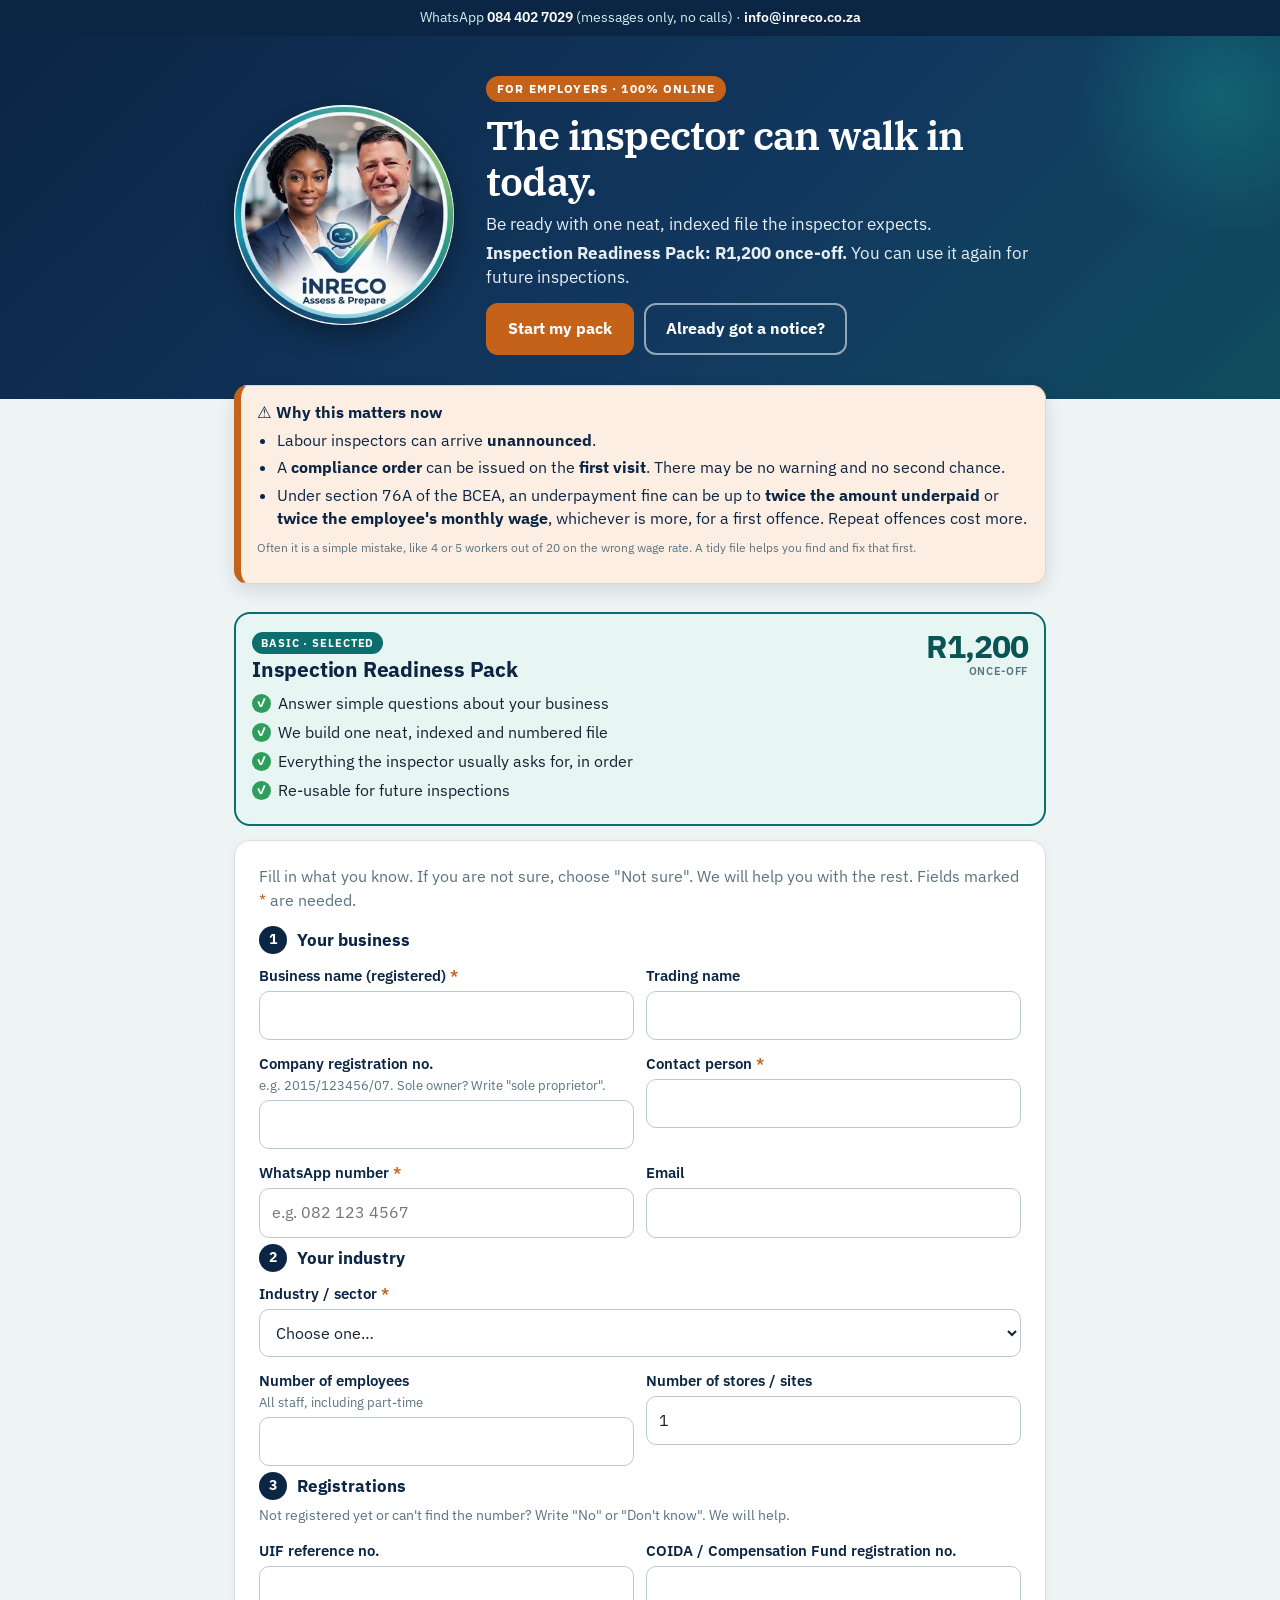
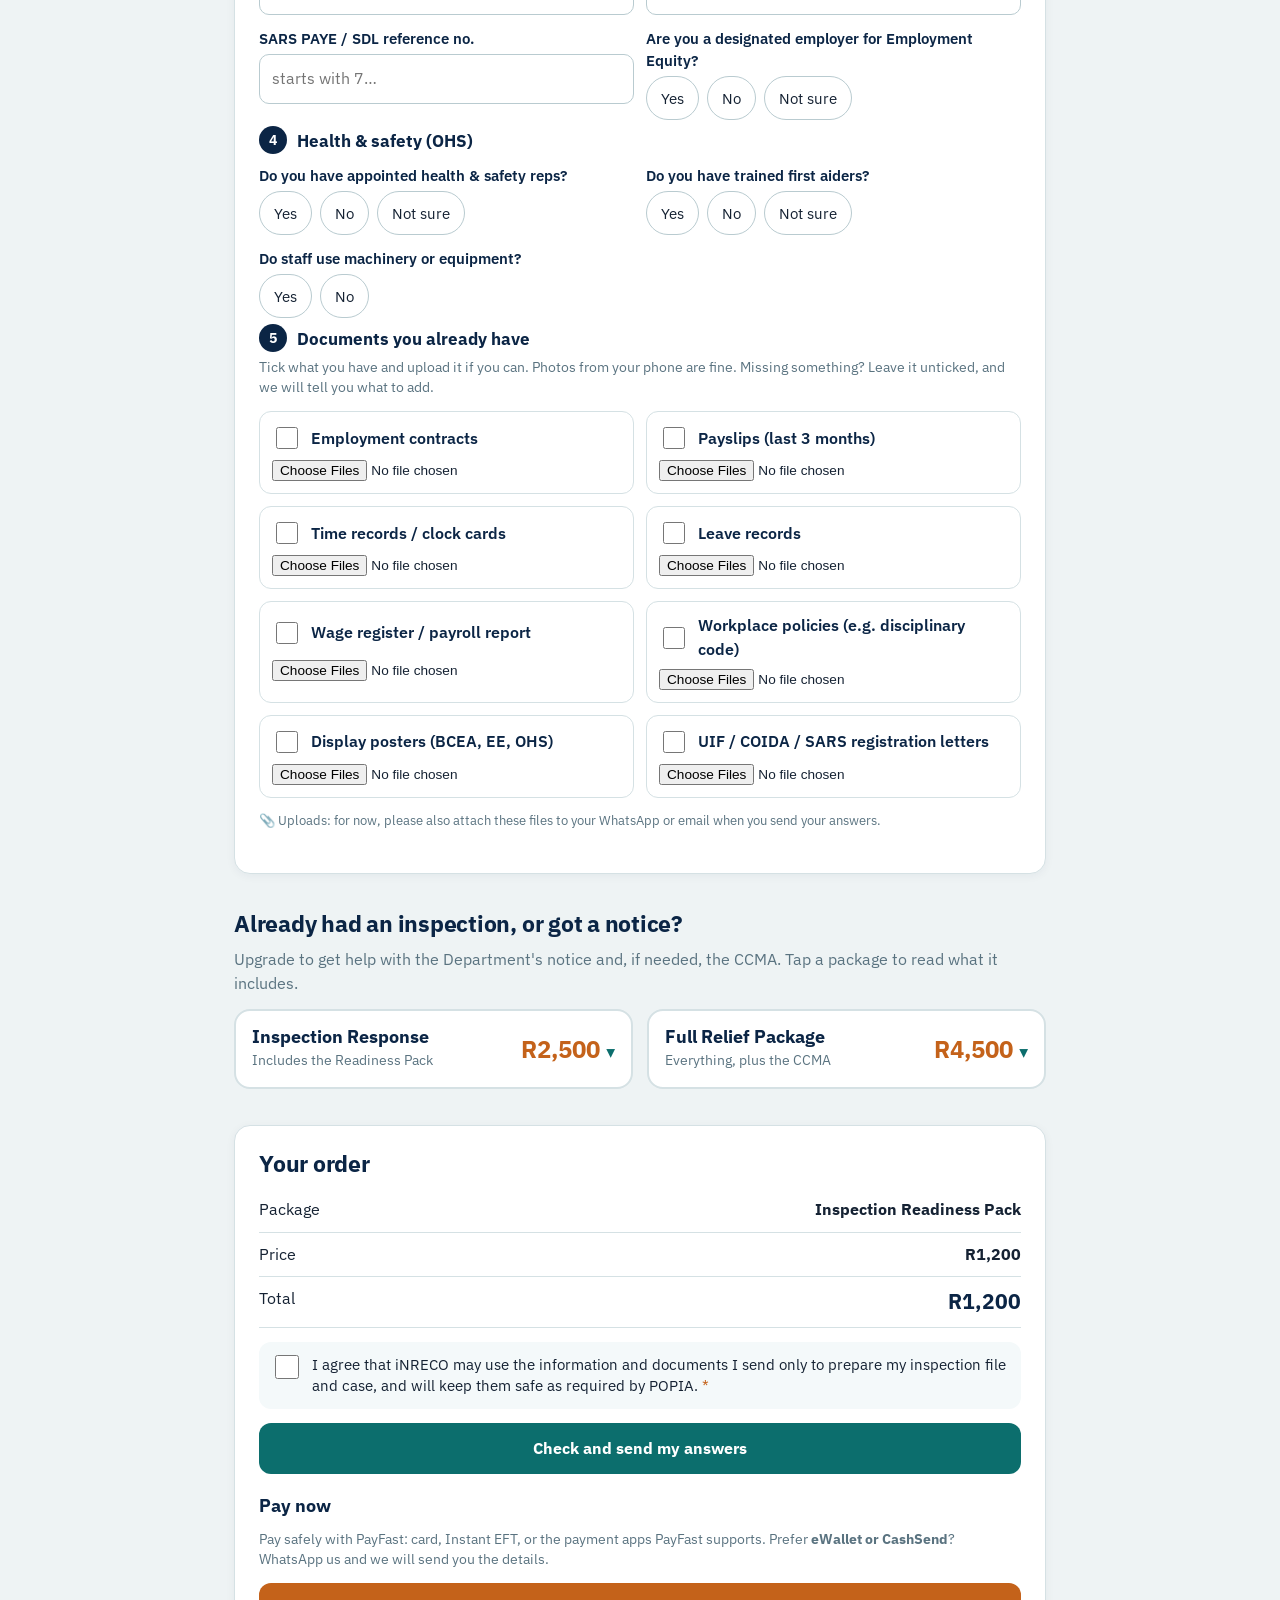
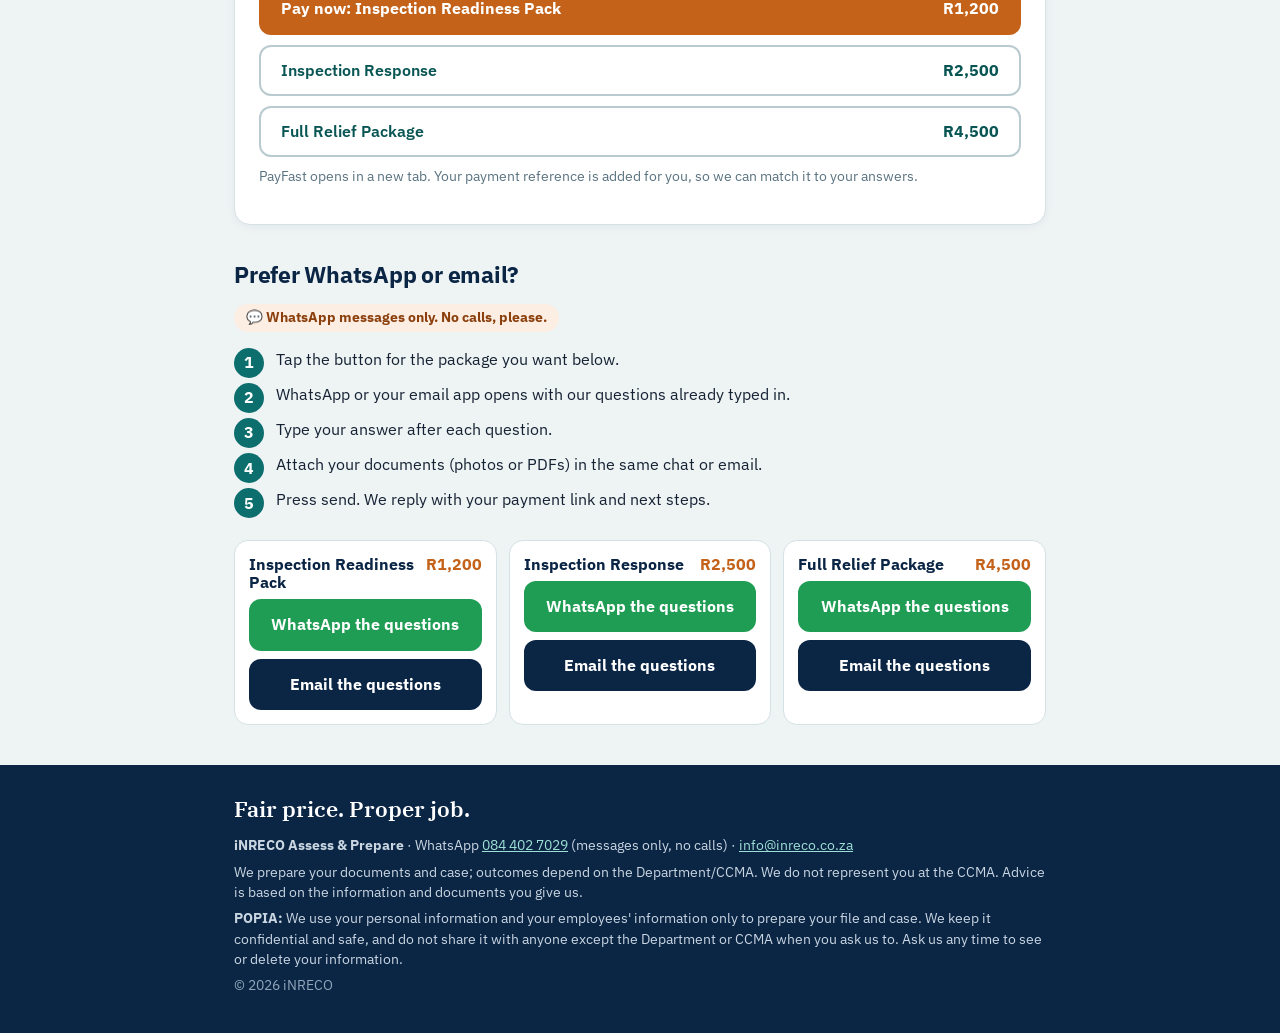
==== index.html @ 426b1942 "Add files via upload" ====
<!DOCTYPE html>
<html lang="en-ZA">
<head>
<meta charset="utf-8">
<meta name="viewport" content="width=device-width, initial-scale=1, viewport-fit=cover">
<title>Inspection Readiness Pack | iNRECO Assess &amp; Prepare</title>
<meta name="description" content="Be ready for a Department of Employment and Labour inspection. One neat, indexed file for R1,200 once-off. Help with compliance orders and CCMA referrals.">
<meta name="theme-color" content="#0b2545">
<meta property="og:title" content="Inspection Readiness Pack – R1,200 once-off | iNRECO">
<meta property="og:description" content="The inspector can walk in today. Be ready with one neat, indexed file.">
<meta property="og:image" content="assets/logo.webp">
<link rel="icon" href="assets/logo.webp">
<link rel="stylesheet" href="assets/styles.css">
</head>
<body>

<div class="topbar">WhatsApp <a href="https://wa.me/27844027029" target="_blank" rel="noopener">084 402 7029</a> (messages only, no calls) · <a href="mailto:info@inreco.co.za">info@inreco.co.za</a></div>

<!-- 1. HERO -->
<header class="hero">
  <div class="wrap hero-inner">
    <img class="logo" src="assets/logo.webp" width="220" height="220" alt="iNRECO Assess &amp; Prepare logo">
    <div>
      <span class="pill">For employers · 100% online</span>
      <h1>The inspector can walk in today.</h1>
      <p class="sub">Be ready with one neat, indexed file the inspector expects.</p>
      <p class="sub"><strong>Inspection Readiness Pack: R1,200 once-off.</strong> You can use it again for future inspections.</p>
      <div class="hero-cta">
        <a class="btn btn-primary" href="#start">Start my pack</a>
        <a class="btn btn-ghost" href="#upgrades">Already got a notice?</a>
      </div>
    </div>
  </div>
</header>

<div class="wrap">
  <div class="warn" role="note">
    <strong>⚠ Why this matters now</strong>
    <ul>
      <li>Labour inspectors can arrive <b>unannounced</b>.</li>
      <li>A <b>compliance order</b> can be issued on the <b>first visit</b>. There may be no warning and no second chance.</li>
      <li>Under section 76A of the BCEA, an underpayment fine can be up to <b>twice the amount underpaid</b> or <b>twice the employee's monthly wage</b>, whichever is more, for a first offence. Repeat offences cost more.</li>
    </ul>
    <p class="src">Often it is a simple mistake, like 4 or 5 workers out of 20 on the wrong wage rate. A tidy file helps you find and fix that first.</p>
  </div>
</div>

<main>
<section id="payReturn" hidden style="padding-top:16px">
  <div class="wrap"><div class="card" style="border:2px solid #1f9d8b">
    <h2 id="payReturnTitle">Thank you</h2>
    <p id="payReturnText"></p>
    <a class="btn btn-wa" id="payReturnWa" href="#" target="_blank" rel="noopener">WhatsApp us</a>
  </div></div>
</section>
<form id="packForm" novalidate>
<input type="hidden" name="package" id="packageInput" value="basic">

<!-- 2. BASIC PACKAGE -->
<section id="start">
  <div class="wrap">
    <div class="pkg-head">
      <div>
        <span class="tag">Basic · selected</span>
        <h2>Inspection Readiness Pack</h2>
        <ul class="ticks">
          <li>Answer simple questions about your business</li>
          <li>We build one neat, indexed and numbered file</li>
          <li>Everything the inspector usually asks for, in order</li>
          <li>Re-usable for future inspections</li>
        </ul>
      </div>
      <div class="price">R1,200<small>once-off</small></div>
    </div>

    <div class="card" style="margin-top:14px">
      <p class="lead">Fill in what you know. If you are not sure, choose "Not sure". We will help you with the rest. Fields marked <span class="req">*</span> are needed.</p>

      <fieldset>
        <legend><span class="num">1</span>Your business</legend>
        <div class="grid two">
          <div class="field"><label for="f_bizname">Business name (registered) <span class="req">*</span></label><input id="f_bizname" name="business_name" type="text" required autocomplete="organization"></div>
          <div class="field"><label for="f_trading">Trading name</label><input id="f_trading" name="trading_name" type="text"></div>
          <div class="field"><label for="f_regno">Company registration no. <span class="hint">e.g. 2015/123456/07. Sole owner? Write "sole proprietor".</span></label><input id="f_regno" name="registration_no" type="text"></div>
          <div class="field"><label for="f_contact">Contact person <span class="req">*</span></label><input id="f_contact" name="contact_person" type="text" required autocomplete="name"></div>
          <div class="field"><label for="f_wa">WhatsApp number <span class="req">*</span></label><input id="f_wa" name="whatsapp" type="tel" required inputmode="tel" placeholder="e.g. 082 123 4567" autocomplete="tel"></div>
          <div class="field"><label for="f_email">Email</label><input id="f_email" name="email" type="email" autocomplete="email" inputmode="email"></div>
        </div>
      </fieldset>

      <fieldset>
        <legend><span class="num">2</span>Your industry</legend>
        <div class="grid">
          <div class="field">
            <label for="f_sector">Industry / sector <span class="req">*</span></label>
            <select id="f_sector" name="sector" required>
              <option value="">Choose one…</option>
              <option value="retail">Retail (shop)</option>
              <option value="hospitality">Hospitality / restaurant</option>
              <option value="franchise">Franchise retail</option>
              <option value="construction">Construction</option>
              <option value="manufacturing">Manufacturing</option>
              <option value="farming">Farming / agriculture</option>
              <option value="security">Security</option>
              <option value="cleaning">Cleaning</option>
              <option value="domestic">Domestic / household</option>
              <option value="other">Other</option>
            </select>
          </div>

          <div class="cond" id="condCommon" hidden>
            <div class="grid">
              <div><span class="qlabel">Does a bargaining council agreement or sectoral determination apply to you?</span>
                <div class="choices" role="radiogroup">
                  <label class="choice"><input type="radio" name="bc_applies" value="Yes"><span>Yes</span></label>
                  <label class="choice"><input type="radio" name="bc_applies" value="No"><span>No</span></label>
                  <label class="choice"><input type="radio" name="bc_applies" value="Not sure"><span>Not sure</span></label>
                </div>
              </div>
              <div class="field" id="bcWhichWrap" hidden><label for="f_bcwhich">Which one?</label><input id="f_bcwhich" name="bc_which" type="text" placeholder="e.g. MIBCO, BCCEI, Hospitality SD"></div>
            </div>
          </div>

          <div class="cond" data-sector="retail" hidden>
            <div class="grid two">
              <div><span class="qlabel">Do staff work Sundays or public holidays?</span>
                <div class="choices"><label class="choice"><input type="radio" name="retail_sunday" value="Yes"><span>Yes</span></label><label class="choice"><input type="radio" name="retail_sunday" value="No"><span>No</span></label></div></div>
              <div><span class="qlabel">Any commission or incentive pay?</span>
                <div class="choices"><label class="choice"><input type="radio" name="retail_commission" value="Yes"><span>Yes</span></label><label class="choice"><input type="radio" name="retail_commission" value="No"><span>No</span></label></div></div>
            </div>
          </div>

          <div class="cond" data-sector="hospitality" hidden>
            <div class="grid two">
              <div><span class="qlabel">Do staff work on Sundays?</span>
                <div class="choices"><label class="choice"><input type="radio" name="hosp_sunday" value="Yes"><span>Yes</span></label><label class="choice"><input type="radio" name="hosp_sunday" value="No"><span>No</span></label></div></div>
              <div><span class="qlabel">Do staff work at night (after 18:00)?</span>
                <div class="choices"><label class="choice"><input type="radio" name="hosp_night" value="Yes"><span>Yes</span></label><label class="choice"><input type="radio" name="hosp_night" value="No"><span>No</span></label></div></div>
              <div><span class="qlabel">Do you transport night staff home?</span>
                <div class="choices"><label class="choice"><input type="radio" name="hosp_transport" value="Yes"><span>Yes</span></label><label class="choice"><input type="radio" name="hosp_transport" value="No"><span>No</span></label></div></div>
              <div><span class="qlabel">Do staff get tips or a service charge?</span>
                <div class="choices"><label class="choice"><input type="radio" name="hosp_tips" value="Yes"><span>Yes</span></label><label class="choice"><input type="radio" name="hosp_tips" value="No"><span>No</span></label></div></div>
            </div>
          </div>

          <div class="cond" data-sector="franchise" hidden>
            <div class="grid two">
              <div class="field"><label for="f_brand">Franchise brand</label><input id="f_brand" name="franchise_brand" type="text"></div>
              <div><span class="qlabel">Are all stores in the same company name?</span>
                <div class="choices"><label class="choice"><input type="radio" name="franchise_same_entity" value="Yes"><span>Yes</span></label><label class="choice"><input type="radio" name="franchise_same_entity" value="No"><span>No</span></label></div></div>
              <div><span class="qlabel">Do staff work Sundays or public holidays?</span>
                <div class="choices"><label class="choice"><input type="radio" name="franchise_sunday" value="Yes"><span>Yes</span></label><label class="choice"><input type="radio" name="franchise_sunday" value="No"><span>No</span></label></div></div>
            </div>
          </div>

          <div class="cond" data-sector="construction" hidden>
            <div class="grid two">
              <div class="field"><label for="f_cidb">CIDB grade (if any)</label><input id="f_cidb" name="cidb_grade" type="text"></div>
              <div><span class="qlabel">Do you have a site health &amp; safety plan?</span>
                <div class="choices"><label class="choice"><input type="radio" name="constr_hs_plan" value="Yes"><span>Yes</span></label><label class="choice"><input type="radio" name="constr_hs_plan" value="No"><span>No</span></label><label class="choice"><input type="radio" name="constr_hs_plan" value="Not sure"><span>Not sure</span></label></div></div>
              <div><span class="qlabel">Do you use sub-contractors or labour brokers?</span>
                <div class="choices"><label class="choice"><input type="radio" name="constr_subcon" value="Yes"><span>Yes</span></label><label class="choice"><input type="radio" name="constr_subcon" value="No"><span>No</span></label></div></div>
              <div><span class="qlabel">Do you employ fixed-term / per-project workers?</span>
                <div class="choices"><label class="choice"><input type="radio" name="constr_fixed" value="Yes"><span>Yes</span></label><label class="choice"><input type="radio" name="constr_fixed" value="No"><span>No</span></label></div></div>
            </div>
          </div>

          <div class="cond" data-sector="manufacturing" hidden>
            <div class="grid two">
              <div><span class="qlabel">Do you run shifts or night shifts?</span>
                <div class="choices"><label class="choice"><input type="radio" name="manu_shifts" value="Yes"><span>Yes</span></label><label class="choice"><input type="radio" name="manu_shifts" value="No"><span>No</span></label></div></div>
              <div><span class="qlabel">Do you handle hazardous chemicals?</span>
                <div class="choices"><label class="choice"><input type="radio" name="manu_chemicals" value="Yes"><span>Yes</span></label><label class="choice"><input type="radio" name="manu_chemicals" value="No"><span>No</span></label></div></div>
            </div>
          </div>

          <div class="cond" data-sector="farming" hidden>
            <div class="grid two">
              <div class="field"><label for="f_farmtype">Type of farming</label><input id="f_farmtype" name="farm_type" type="text" placeholder="e.g. fruit, livestock, grain"></div>
              <div class="field"><label for="f_seasonal">How many seasonal workers in peak season?</label><input id="f_seasonal" name="farm_seasonal" type="number" min="0" inputmode="numeric"></div>
              <div><span class="qlabel">Do workers live on the farm (housing)?</span>
                <div class="choices"><label class="choice"><input type="radio" name="farm_housing" value="Yes"><span>Yes</span></label><label class="choice"><input type="radio" name="farm_housing" value="No"><span>No</span></label></div></div>
              <div><span class="qlabel">Do you deduct for housing or food from wages?</span>
                <div class="choices"><label class="choice"><input type="radio" name="farm_deductions" value="Yes"><span>Yes</span></label><label class="choice"><input type="radio" name="farm_deductions" value="No"><span>No</span></label></div></div>
              <div><span class="qlabel">Do workers spray chemicals or drive tractors?</span>
                <div class="choices"><label class="choice"><input type="radio" name="farm_machinery" value="Yes"><span>Yes</span></label><label class="choice"><input type="radio" name="farm_machinery" value="No"><span>No</span></label></div></div>
            </div>
          </div>

          <div class="cond" data-sector="security" hidden>
            <div class="grid two">
              <div class="field"><label for="f_psira">PSiRA business registration no.</label><input id="f_psira" name="psira_no" type="text"></div>
              <div><span class="qlabel">Are all guards registered with PSiRA?</span>
                <div class="choices"><label class="choice"><input type="radio" name="psira_guards" value="Yes"><span>Yes</span></label><label class="choice"><input type="radio" name="psira_guards" value="No"><span>No</span></label><label class="choice"><input type="radio" name="psira_guards" value="Not sure"><span>Not sure</span></label></div></div>
              <div><span class="qlabel">Are guards armed?</span>
                <div class="choices"><label class="choice"><input type="radio" name="sec_armed" value="Yes"><span>Yes</span></label><label class="choice"><input type="radio" name="sec_armed" value="No"><span>No</span></label></div></div>
              <div><span class="qlabel">Do guards work 12-hour or night shifts?</span>
                <div class="choices"><label class="choice"><input type="radio" name="sec_shifts" value="Yes"><span>Yes</span></label><label class="choice"><input type="radio" name="sec_shifts" value="No"><span>No</span></label></div></div>
            </div>
          </div>

          <div class="cond" data-sector="cleaning" hidden>
            <div class="grid two">
              <div class="field"><label for="f_clsites">At how many client sites do your cleaners work?</label><input id="f_clsites" name="cleaning_client_sites" type="number" min="0" inputmode="numeric"></div>
              <div><span class="qlabel">Did you take over staff from a previous contractor?</span>
                <div class="choices"><label class="choice"><input type="radio" name="cleaning_takeover" value="Yes"><span>Yes</span></label><label class="choice"><input type="radio" name="cleaning_takeover" value="No"><span>No</span></label></div></div>
            </div>
          </div>

          <div class="cond" data-sector="domestic" hidden>
            <div class="grid two">
              <div class="field"><label for="f_domhrs">Hours worked per week</label><input id="f_domhrs" name="domestic_hours" type="number" min="0" inputmode="numeric"></div>
              <div><span class="qlabel">Does the worker live in?</span>
                <div class="choices"><label class="choice"><input type="radio" name="domestic_livein" value="Yes"><span>Yes</span></label><label class="choice"><input type="radio" name="domestic_livein" value="No"><span>No</span></label></div></div>
              <div><span class="qlabel">Is there a written contract?</span>
                <div class="choices"><label class="choice"><input type="radio" name="domestic_contract" value="Yes"><span>Yes</span></label><label class="choice"><input type="radio" name="domestic_contract" value="No"><span>No</span></label></div></div>
            </div>
          </div>

          <div class="cond" data-sector="other" hidden>
            <div class="field"><label for="f_otherdesc">What does your business do?</label><input id="f_otherdesc" name="other_description" type="text"></div>
          </div>

          <div class="grid two">
            <div class="field"><label for="f_emps">Number of employees <span class="hint">All staff, including part-time</span></label><input id="f_emps" name="employees" type="number" min="1" inputmode="numeric"></div>
            <div class="field"><label for="f_sites">Number of stores / sites</label><input id="f_sites" name="sites" type="number" min="1" value="1" inputmode="numeric"></div>
          </div>
          <p class="note" id="groupNote" hidden>🎉 <b>Group discount:</b> 3 or more stores or sites get <b>15% off each store's pack</b>. The Pay button below charges the group total.</p>
        </div>
      </fieldset>

      <fieldset>
        <legend><span class="num">3</span>Registrations</legend>
        <p class="small" style="margin-top:-4px">Not registered yet or can't find the number? Write "No" or "Don't know". We will help.</p>
        <div class="grid two">
          <div class="field"><label for="f_uif">UIF reference no.</label><input id="f_uif" name="uif_ref" type="text"></div>
          <div class="field"><label for="f_coida">COIDA / Compensation Fund registration no.</label><input id="f_coida" name="coida_ref" type="text"></div>
          <div class="field"><label for="f_paye">SARS PAYE / SDL reference no.</label><input id="f_paye" name="paye_sdl_ref" type="text" placeholder="starts with 7…"></div>
          <div><span class="qlabel">Are you a designated employer for Employment Equity?</span>
            <div class="choices"><label class="choice"><input type="radio" name="ee_designated" value="Yes"><span>Yes</span></label><label class="choice"><input type="radio" name="ee_designated" value="No"><span>No</span></label><label class="choice"><input type="radio" name="ee_designated" value="Not sure"><span>Not sure</span></label></div></div>
        </div>
      </fieldset>

      <fieldset>
        <legend><span class="num">4</span>Health &amp; safety (OHS)</legend>
        <div class="grid two">
          <div><span class="qlabel">Do you have appointed health &amp; safety reps?</span>
            <div class="choices"><label class="choice"><input type="radio" name="ohs_reps" value="Yes"><span>Yes</span></label><label class="choice"><input type="radio" name="ohs_reps" value="No"><span>No</span></label><label class="choice"><input type="radio" name="ohs_reps" value="Not sure"><span>Not sure</span></label></div></div>
          <div><span class="qlabel">Do you have trained first aiders?</span>
            <div class="choices"><label class="choice"><input type="radio" name="ohs_firstaid" value="Yes"><span>Yes</span></label><label class="choice"><input type="radio" name="ohs_firstaid" value="No"><span>No</span></label><label class="choice"><input type="radio" name="ohs_firstaid" value="Not sure"><span>Not sure</span></label></div></div>
          <div><span class="qlabel">Do staff use machinery or equipment?</span>
            <div class="choices"><label class="choice"><input type="radio" name="ohs_machinery" value="Yes"><span>Yes</span></label><label class="choice"><input type="radio" name="ohs_machinery" value="No"><span>No</span></label></div></div>
          <div class="field" id="machWrap" hidden><label for="f_mach">What machinery or equipment?</label><input id="f_mach" name="ohs_machinery_list" type="text" placeholder="e.g. forklift, slicer, grinder"></div>
        </div>
      </fieldset>

      <fieldset>
        <legend><span class="num">5</span>Documents you already have</legend>
        <p class="small" style="margin-top:-4px">Tick what you have and upload it if you can. Photos from your phone are fine. Missing something? Leave it unticked, and we will tell you what to add.</p>
        <div class="grid docs" id="docList"><!-- built by script from DOCS --></div>
        <p class="upload-note">📎 Uploads: <!-- TODO(Lovable): wire file inputs to storage (e.g. Supabase Storage bucket "inspection-uploads") -->for now, please also attach these files to your WhatsApp or email when you send your answers.</p>
      </fieldset>
    </div>
  </div>
</section>

<!-- 3. UPGRADES -->
<section id="upgrades">
  <div class="wrap">
    <h2>Already had an inspection, or got a notice?</h2>
    <p class="lead">Upgrade to get help with the Department's notice and, if needed, the CCMA. Tap a package to read what it includes.</p>

    <div class="upgrades">
      <article class="up" data-pkg="response">
        <button type="button" class="up-toggle" aria-expanded="false" aria-controls="body-response">
          <div><span class="chosen-badge">Chosen</span><h3>Inspection Response</h3><div class="short">Includes the Readiness Pack</div></div>
          <div><span class="up-price">R2,500</span><span class="chev" aria-hidden="true">▾</span></div>
        </button>
        <div class="up-body" id="body-response" hidden>
          <ul class="ticks">
            <li>Everything in the <b>Inspection Readiness Pack</b></li>
            <li>Forward us the notice or compliance order from the Department</li>
            <li>We check it against your file and your payroll</li>
            <li>We work out the <b>real back pay</b> owed to workers</li>
            <li>We draft your written response to the inspector</li>
          </ul>
          <button type="button" class="btn btn-primary btn-block choose-btn" data-pkg="response" style="margin-top:12px">Choose this package</button>
        </div>
      </article>

      <article class="up" data-pkg="relief">
        <button type="button" class="up-toggle" aria-expanded="false" aria-controls="body-relief">
          <div><span class="chosen-badge">Chosen</span><h3>Full Relief Package</h3><div class="short">Everything, plus the CCMA</div></div>
          <div><span class="up-price">R4,500</span><span class="chev" aria-hidden="true">▾</span></div>
        </button>
        <div class="up-body" id="body-relief" hidden>
          <ul class="ticks">
            <li>Everything in <b>Inspection Response</b> (and the Readiness Pack)</li>
            <li>CCMA referral on <b>Form 7.11</b> under <b>section 69(5) of the BCEA</b>, served on the Department and the inspector</li>
            <li>A short file on each contravention and the fine</li>
            <li>A request for relief: pay in instalments, or show it was an oversight, not wilful</li>
            <li>Full CCMA preparation for you: what happens on the day, conciliation and settlement, "without prejudice" talks, arbitration, being sworn in as a witness, and which evidence to bring</li>
          </ul>
          <p class="small">We prepare you and your documents. We do not appear for you at the CCMA.</p>
          <button type="button" class="btn btn-primary btn-block choose-btn" data-pkg="relief" style="margin-top:12px">Choose this package</button>
        </div>
      </article>
    </div>
    <p class="basic-switch" id="basicSwitch" hidden>Only need the basic pack? <button type="button" id="backToBasic">Go back to the R1,200 pack</button></p>

    <!-- Extra fields for upgrades -->
    <div class="extra" id="extraResponse" hidden>
      <h3>About your inspection and notice</h3>
      <div class="deadline" role="alert">
        <span class="big">⏰ Watch the deadline in your order</span>
        To challenge a compliance order you must refer it within the deadline written in the order. If you miss it, you must comply. <b>Send it to us the same day you get it.</b>
        <span id="daysLeft" hidden></span>
      </div>
      <div class="grid two" style="margin-top:14px">
        <div class="field"><label for="f_insdate">Date of inspection</label><input id="f_insdate" name="inspection_date" type="date"></div>
        <div class="field"><label for="f_inspector">Inspector's name and labour office</label><input id="f_inspector" name="inspector_office" type="text"></div>
        <div class="field"><label for="f_notice">What did you receive?</label>
          <select id="f_notice" name="notice_type">
            <option value="">Choose one…</option>
            <option>Compliance order</option>
            <option>Contravention notice</option>
            <option>Undertaking</option>
            <option>Not sure</option>
          </select></div>
        <div class="field"><label for="f_recv">Date you received it</label><input id="f_recv" name="notice_received" type="date"></div>
        <div class="field"><label for="f_deadline">Deadline written in the order</label><input id="f_deadline" name="notice_deadline" type="date"></div>
        <div class="field"><label for="f_affected">Number of employees affected</label><input id="f_affected" name="employees_affected" type="number" min="0" inputmode="numeric"></div>
        <div class="field"><label for="f_fines">Amount claimed as fines (R)</label><input id="f_fines" name="amount_fines" type="text" inputmode="decimal" placeholder="e.g. 85 000"></div>
        <div class="field"><label for="f_backpay">Amount claimed as back pay to workers (R)</label><input id="f_backpay" name="amount_backpay" type="text" inputmode="decimal" placeholder="e.g. 18 500"></div>
      </div>
      <div class="field" style="margin-top:12px"><label for="f_noticefiles">Upload the notice / order and any emails from the Department</label><input id="f_noticefiles" name="notice_files" type="file" multiple accept="image/*,.pdf,.doc,.docx,.eml,.msg"></div>
      <div class="field" style="margin-top:12px"><label for="f_what">In a few words, what happened? <span class="hint">Was it a mistake or oversight? e.g. "4 of 20 staff were on last year's rate."</span></label><textarea id="f_what" name="what_happened"></textarea></div>

      <div id="extraRelief" hidden>
        <h3 style="margin-top:18px">For the Full Relief Package</h3>
        <div class="grid two">
          <div><span class="qlabel">Have you paid anything yet?</span>
            <div class="choices"><label class="choice"><input type="radio" name="paid_status" value="Not paid"><span>Not paid</span></label><label class="choice"><input type="radio" name="paid_status" value="Partly paid"><span>Partly paid</span></label><label class="choice"><input type="radio" name="paid_status" value="Fully paid"><span>Fully paid</span></label></div></div>
          <div><span class="qlabel">Can you pay the workers' back pay now?</span>
            <div class="choices"><label class="choice"><input type="radio" name="backpay_now" value="Yes"><span>Yes</span></label><label class="choice"><input type="radio" name="backpay_now" value="No"><span>No</span></label><label class="choice"><input type="radio" name="backpay_now" value="Some of it"><span>Some of it</span></label></div></div>
          <div><span class="qlabel">Would you prefer to pay in instalments?</span>
            <div class="choices"><label class="choice"><input type="radio" name="instalments" value="Yes"><span>Yes</span></label><label class="choice"><input type="radio" name="instalments" value="No"><span>No</span></label></div></div>
          <div><span class="qlabel">Is this your first time at the CCMA?</span>
            <div class="choices"><label class="choice"><input type="radio" name="first_ccma" value="Yes"><span>Yes</span></label><label class="choice"><input type="radio" name="first_ccma" value="No"><span>No</span></label></div></div>
        </div>
      </div>
    </div>
  </div>
</section>

<!-- 4. ORDER SUMMARY -->
<section id="summary">
  <div class="wrap">
    <div class="card">
      <h2>Your order</h2>
      <div class="summary-row"><span>Package</span><b id="sumName">Inspection Readiness Pack</b></div>
      <div class="summary-row"><span>Price</span><b id="sumPrice">R1,200</b></div>
      <div class="summary-row" id="sumGroupRow" hidden><span>Group discount</span><b id="sumGroup"></b></div>
      <div class="summary-row"><span>Total</span><span class="summary-total" id="sumTotal">R1,200</span></div>

      <div class="consent" style="margin-top:14px">
        <input type="checkbox" id="f_popia" name="popia_consent" value="Yes" required form="packForm">
        <label for="f_popia">I agree that iNRECO may use the information and documents I send only to prepare my inspection file and case, and will keep them safe as required by POPIA. <span class="req">*</span></label>
      </div>

      <div class="errors" id="errors" hidden></div>
      <button type="submit" class="btn btn-teal btn-block" style="margin-top:14px" id="submitBtn">Check and send my answers</button>

      <div id="result" hidden style="margin-top:16px">
        <h3>✅ Your answers are ready</h3>
        <p class="small">Send them to us by WhatsApp or email. Then attach your documents in the same chat or email.</p>
        <pre id="resultText"></pre>
        <div class="grid two" style="margin-top:10px">
          <a class="btn btn-wa" id="sendWa" href="#" target="_blank" rel="noopener">Send my answers by WhatsApp</a>
          <a class="btn btn-mail" id="sendMail" href="#">Send my answers by email</a>
        </div>
        <p class="small" id="truncNote" hidden>Your answers were long, so the WhatsApp message is shortened. The email has everything.</p>
      </div>

      <h3 style="margin-top:22px">Pay now</h3>
      <p class="small">Pay safely with PayFast: card, Instant EFT, or the payment apps PayFast supports. Prefer <b>eWallet or CashSend</b>? WhatsApp us and we will send you the details.</p>
      <div class="paylist" id="payList"><!-- built by script --></div>
      <p class="small" id="groupPayNote" hidden style="margin-top:10px">The Pay button charges your group total. We check the number of stores before we start.</p>
      <p class="small" style="margin-top:10px">PayFast opens in a new tab. Your payment reference is added for you, so we can match it to your answers.</p>
    </div>
  </div>
</section>
</form>

<!-- 5. WHATSAPP / EMAIL -->
<section id="whatsapp">
  <div class="wrap">
    <h2>Prefer WhatsApp or email?</h2>
    <p><span class="nocalls">💬 WhatsApp messages only. No calls, please.</span></p>
    <ol class="steps">
      <li>Tap the button for the package you want below.</li>
      <li>WhatsApp or your email app opens with our questions already typed in.</li>
      <li>Type your answer after each question.</li>
      <li>Attach your documents (photos or PDFs) in the same chat or email.</li>
      <li>Press send. We reply with your payment link and next steps.</li>
    </ol>
    <div class="contact-grid" id="contactGrid"><!-- built by script --></div>
  </div>
</section>
</main>

<div class="sticky" id="sticky">
  <div><div class="lbl" id="stickyName">Inspection Readiness Pack</div><div class="val" id="stickyPrice">R1,200</div></div>
  <a class="btn btn-primary" href="#summary">Continue</a>
</div>

<!-- 7. FOOTER -->
<footer>
  <div class="wrap">
    <p class="motto">Fair price. Proper job.</p>
    <p><b>iNRECO Assess &amp; Prepare</b> · WhatsApp <a href="https://wa.me/27844027029" target="_blank" rel="noopener">084 402 7029</a> (messages only, no calls) · <a href="mailto:info@inreco.co.za">info@inreco.co.za</a></p>
    <p>We prepare your documents and case; outcomes depend on the Department/CCMA. We do not represent you at the CCMA. Advice is based on the information and documents you give us.</p>
    <p><b>POPIA:</b> We use your personal information and your employees' information only to prepare your file and case. We keep it confidential and safe, and do not share it with anyone except the Department or CCMA when you ask us to. Ask us any time to see or delete your information.</p>
    <p class="small" style="color:#8fa6ba">© <span id="yr">2026</span> iNRECO</p>
  </div>
</footer>

<script src="assets/app.js"></script>
</body>
</html>
---- assets/styles.css ----
/* iNRECO Inspection Readiness Pack – mobile-first styles */
[hidden]{display:none!important}
@font-face{font-family:"IBM Plex Sans";src:url("fonts/IBMPlexSans-Variable.ttf") format("truetype");font-weight:100 900;font-display:swap}
@font-face{font-family:"IBM Plex Serif";src:url("fonts/IBMPlexSerif-SemiBold.ttf") format("truetype");font-weight:600;font-display:swap}
:root{
  --navy:#0b2545;--navy2:#12385f;--teal:#0c6e6d;--teal-d:#085554;--teal-l:#e8f6f3;
  --green:#2e9e5b;--orange:#c4621a;--orange-l:#fdeee3;--ink:#152233;--muted:#5a7380;
  --bg:#eef3f4;--card:#fff;--line:#d5e1e4;--radius:16px;
}
*{box-sizing:border-box}
html{-webkit-text-size-adjust:100%}
body{margin:0;background:var(--bg);color:var(--ink);font-family:"IBM Plex Sans",system-ui,-apple-system,"Segoe UI",Roboto,sans-serif;font-size:16px;line-height:1.45;-webkit-font-smoothing:antialiased}
img{max-width:100%;display:block}
a{color:var(--teal-d)}
.wrap{max-width:860px;margin:0 auto;padding:0 16px}
h1,h2,h3{color:var(--navy);line-height:1.15;margin:0 0 .5em}
h2{font-size:1.45rem;letter-spacing:-.01em}
h3{font-size:1.12rem}
.sr{position:absolute;width:1px;height:1px;overflow:hidden;clip:rect(0 0 0 0)}

/* Top bar */
.topbar{background:var(--navy);color:#c8f0ea;font-size:.85rem;padding:8px 0;text-align:center}
.topbar a{color:#fff;font-weight:600;text-decoration:none}

/* Hero */
.hero{background:linear-gradient(135deg,var(--navy) 0%,var(--navy2) 58%,#0c5f5e 140%);color:#fff;padding:24px 0 28px;position:relative;overflow:hidden}
.hero::after{content:"";position:absolute;right:-90px;top:-90px;width:300px;height:300px;background:radial-gradient(circle,rgba(20,160,150,.35),transparent 68%);pointer-events:none}
.hero-inner{display:flex;flex-direction:column;align-items:center;text-align:center;gap:16px;position:relative;z-index:1}
.logo{width:150px;height:150px;border-radius:50%;object-fit:cover;background:#fff;box-shadow:0 10px 28px rgba(0,0,0,.35)}
.pill{display:inline-block;font-size:.72rem;font-weight:700;letter-spacing:.1em;text-transform:uppercase;padding:5px 11px;border-radius:999px;background:var(--orange);color:#fff}
.hero h1{color:#fff;font-family:"IBM Plex Serif",Georgia,serif;font-weight:600;font-size:1.85rem;letter-spacing:-.02em;margin:10px 0 8px}
.hero .sub{color:#e6eef4;font-size:1.05rem;margin:0 0 4px}
.hero-cta{display:flex;flex-wrap:wrap;gap:10px;justify-content:center;margin-top:14px}
.warn{background:var(--orange-l);border:1.5px solid #f3d0b3;border-left:7px solid var(--orange);border-radius:14px;padding:14px 16px;color:var(--navy);margin:-14px auto 0;position:relative;z-index:2;box-shadow:0 6px 18px rgba(11,37,69,.12)}
.warn strong{display:block;margin-bottom:6px;font-size:1.02rem}
.warn ul{margin:0;padding-left:20px}
.warn li{margin:4px 0}
.warn .src{font-size:.78rem;color:var(--muted);margin-top:8px}

/* Buttons */
.btn{display:inline-flex;align-items:center;justify-content:center;gap:8px;min-height:48px;padding:12px 20px;border-radius:12px;font:inherit;font-weight:700;font-size:1rem;text-decoration:none;border:2px solid transparent;cursor:pointer;transition:transform .08s,filter .15s;text-align:center}
.btn:active{transform:scale(.98)}
.btn-primary{background:var(--orange);color:#fff}
.btn-primary:hover{filter:brightness(1.07)}
.btn-teal{background:var(--teal);color:#fff}
.btn-ghost{background:transparent;color:#fff;border-color:rgba(255,255,255,.55)}
.btn-outline{background:#fff;color:var(--teal-d);border-color:var(--teal)}
.btn-wa{background:#1f9d55;color:#fff}
.btn-mail{background:var(--navy);color:#fff}
.btn-block{width:100%}
.btn[disabled]{opacity:.5;cursor:not-allowed}

/* Sections */
section{padding:28px 0 8px}
.card{background:var(--card);border:1px solid var(--line);border-radius:var(--radius);padding:18px 16px;box-shadow:0 2px 10px rgba(11,37,69,.05)}
.lead{color:var(--muted);margin:0 0 14px}

/* Package header */
.pkg-head{display:flex;justify-content:space-between;align-items:flex-start;gap:12px;background:var(--teal-l);border:2px solid var(--teal);border-radius:var(--radius);padding:16px}
.pkg-head h2{margin:4px 0 6px;font-size:1.3rem}
.price{font-size:2rem;font-weight:750;color:var(--teal-d);letter-spacing:-.03em;line-height:1;white-space:nowrap;text-align:right}
.price small{display:block;font-size:.68rem;font-weight:600;letter-spacing:.06em;text-transform:uppercase;color:var(--muted);margin-top:4px}
.tag{display:inline-block;font-size:.7rem;font-weight:700;letter-spacing:.08em;text-transform:uppercase;padding:3px 9px;border-radius:999px;background:var(--teal);color:#fff}
.ticks{list-style:none;padding:0;margin:10px 0 0}
.ticks li{position:relative;padding-left:26px;margin:6px 0}
.ticks li::before{content:"✓";position:absolute;left:0;top:0;width:19px;height:19px;border-radius:50%;background:var(--green);color:#fff;font-size:.72rem;font-weight:800;display:flex;align-items:center;justify-content:center;margin-top:2px}

/* Form */
fieldset{border:0;padding:0;margin:0 0 6px}
legend{font-weight:700;color:var(--navy);font-size:1.08rem;padding:0;margin:18px 0 10px;display:flex;align-items:center;gap:10px}
legend .num{width:28px;height:28px;border-radius:50%;background:var(--navy);color:#fff;font-size:.85rem;display:inline-flex;align-items:center;justify-content:center;flex-shrink:0}
.grid{display:grid;grid-template-columns:1fr;gap:12px}
.field label,.qlabel{display:block;font-weight:600;font-size:.95rem;margin-bottom:5px;color:var(--navy)}
.hint{display:block;font-weight:400;font-size:.82rem;color:var(--muted);margin-top:2px}
.req{color:var(--orange)}
input[type=text],input[type=email],input[type=tel],input[type=number],input[type=date],select,textarea{width:100%;font:inherit;font-size:16px;padding:12px;border:1.5px solid #b9cbd0;border-radius:10px;background:#fff;color:var(--ink);min-height:48px}
textarea{min-height:96px;resize:vertical}
input:focus,select:focus,textarea:focus{outline:3px solid rgba(12,110,109,.25);border-color:var(--teal)}
.invalid{border-color:#c0392b!important;background:#fff6f5!important}
.choices{display:flex;flex-wrap:wrap;gap:8px}
.choice{position:relative}
.choice input{position:absolute;opacity:0;inset:0}
.choice span{display:inline-flex;align-items:center;min-height:44px;padding:8px 14px;border:1.5px solid #b9cbd0;border-radius:999px;background:#fff;font-size:.95rem;cursor:pointer}
.choice input:checked+span{background:var(--teal);border-color:var(--teal);color:#fff;font-weight:600}
.choice input:focus-visible+span{outline:3px solid rgba(12,110,109,.35)}
.cond{background:#f4f9fa;border:1px dashed #9fc3c6;border-radius:12px;padding:14px;margin-top:4px}
.cond[hidden]{display:none}
.note{background:#eaf7ef;border-left:5px solid var(--green);border-radius:10px;padding:10px 12px;font-size:.92rem;color:#174c2f}
.note[hidden]{display:none}
.doc{display:grid;grid-template-columns:1fr;gap:8px;padding:12px;border:1px solid var(--line);border-radius:12px;background:#fff}
.doc .top{display:flex;align-items:center;gap:10px;font-weight:600;color:var(--navy)}
.doc .top input{width:22px;height:22px;accent-color:var(--teal);flex-shrink:0}
.doc input[type=file]{font-size:.85rem;width:100%}
.upload-note{font-size:.82rem;color:var(--muted)}
.consent{display:flex;gap:10px;align-items:flex-start;background:#f4f9fa;border-radius:12px;padding:12px;font-size:.92rem}
.consent input{width:24px;height:24px;flex-shrink:0;accent-color:var(--teal);margin-top:1px}

/* Upgrades */
.upgrades{display:grid;grid-template-columns:1fr;gap:14px}
.up{border:2px solid var(--line);border-radius:var(--radius);background:#fff;overflow:hidden;transition:border-color .2s,box-shadow .2s}
.up.selected{border-color:var(--orange);box-shadow:0 0 0 3px rgba(196,98,26,.15)}
.up-toggle{width:100%;display:flex;align-items:center;justify-content:space-between;gap:12px;padding:16px;background:none;border:0;font:inherit;text-align:left;cursor:pointer;color:var(--ink)}
.up-toggle h3{margin:0 0 3px}
.up-toggle .short{font-size:.9rem;color:var(--muted)}
.up-price{font-size:1.5rem;font-weight:750;color:var(--orange);white-space:nowrap}
.chev{display:inline-block;transition:transform .2s;color:var(--teal);font-size:1.1rem;margin-left:6px}
.up.open .chev{transform:rotate(180deg)}
.up-body{padding:0 16px 16px;border-top:1px solid var(--line)}
.up-body[hidden]{display:none}
.chosen-badge{display:none;font-size:.7rem;font-weight:700;letter-spacing:.08em;text-transform:uppercase;padding:3px 9px;border-radius:999px;background:var(--orange);color:#fff;margin-bottom:4px}
.up.selected .chosen-badge{display:inline-block}
.basic-switch{margin-top:12px;font-size:.92rem;text-align:center}
.basic-switch button{background:none;border:0;color:var(--teal-d);text-decoration:underline;font:inherit;cursor:pointer;padding:8px}

.extra{margin-top:20px;border:2px solid var(--orange);border-radius:var(--radius);padding:16px;background:#fffaf6}
.extra[hidden]{display:none}
.extra h3{color:var(--orange)}
.deadline{background:#fff1f0;border:2px solid #d0453a;border-radius:12px;padding:12px 14px;color:#7a1c14;font-weight:600}
.deadline .big{display:block;font-size:1.05rem;color:#a3241a;margin-bottom:4px}
#daysLeft{display:block;margin-top:6px;font-weight:700}
#daysLeft[hidden]{display:none}

/* Summary & pay */
.summary-row{display:flex;justify-content:space-between;gap:12px;padding:10px 0;border-bottom:1px solid var(--line)}
.summary-row:last-of-type{border-bottom:0}
.summary-total{font-size:1.3rem;font-weight:750;color:var(--navy)}
.paylist{display:grid;gap:10px;margin-top:14px}
.paybtn{justify-content:space-between}
.paybtn.dim{background:#fff;color:var(--teal-d);border-color:#b9cbd0;font-weight:600}
.paybtn .amt{font-weight:800}
.small{font-size:.85rem;color:var(--muted)}

/* WhatsApp/email */
.steps{counter-reset:s;list-style:none;padding:0;margin:0 0 16px}
.steps li{counter-increment:s;position:relative;padding:0 0 12px 42px;min-height:32px}
.steps li::before{content:counter(s);position:absolute;left:0;top:0;width:30px;height:30px;border-radius:50%;background:var(--teal);color:#fff;font-weight:700;display:flex;align-items:center;justify-content:center}
.contact-grid{display:grid;grid-template-columns:1fr;gap:12px}
.contact-card{border:1px solid var(--line);border-radius:14px;padding:14px;background:#fff}
.contact-card h3{display:flex;justify-content:space-between;gap:8px;font-size:1rem}
.contact-card h3 span{color:var(--orange);white-space:nowrap}
.contact-card .btns{display:grid;gap:8px}
.nocalls{display:inline-block;background:var(--orange-l);color:#8a3f0c;font-weight:700;border-radius:999px;padding:4px 12px;font-size:.85rem}

/* Submit result */
#result[hidden]{display:none}
#result pre{white-space:pre-wrap;word-break:break-word;background:#f4f9fa;border:1px solid var(--line);border-radius:12px;padding:12px;font:inherit;font-size:.88rem;max-height:340px;overflow:auto}
.errors{background:#fff1f0;border:1px solid #e7a29b;color:#7a1c14;border-radius:12px;padding:10px 14px;margin-bottom:12px}
.errors[hidden]{display:none}

/* Sticky mobile bar */
.sticky{position:sticky;bottom:0;z-index:20;background:rgba(255,255,255,.97);border-top:1px solid var(--line);padding:10px 16px calc(10px + env(safe-area-inset-bottom));display:flex;align-items:center;justify-content:space-between;gap:12px;box-shadow:0 -4px 14px rgba(11,37,69,.08)}
.sticky .lbl{font-size:.78rem;color:var(--muted);line-height:1.2}
.sticky .val{font-weight:750;color:var(--navy);font-size:1rem;line-height:1.2}
.sticky .btn{min-height:44px;padding:10px 16px}

footer{background:var(--navy);color:#c9d6e2;padding:28px 0 32px;margin-top:32px;font-size:.88rem}
footer .motto{font-family:"IBM Plex Serif",Georgia,serif;color:#fff;font-size:1.4rem;margin:0 0 10px}
footer a{color:#9ee0d6}
footer p{margin:6px 0}

@media (min-width:720px){
  .wrap{padding:0 24px}
  .hero{padding:40px 0 44px}
  .hero-inner{flex-direction:row;text-align:left;align-items:center;gap:32px}
  .hero-cta{justify-content:flex-start}
  .logo{width:220px;height:220px;flex-shrink:0}
  .hero h1{font-size:2.5rem}
  .grid.two{grid-template-columns:1fr 1fr}
  .upgrades{grid-template-columns:1fr 1fr;align-items:start}
  .contact-grid{grid-template-columns:repeat(3,1fr)}
  .card{padding:24px}
  .docs{grid-template-columns:1fr 1fr}
  .sticky{display:none}
}
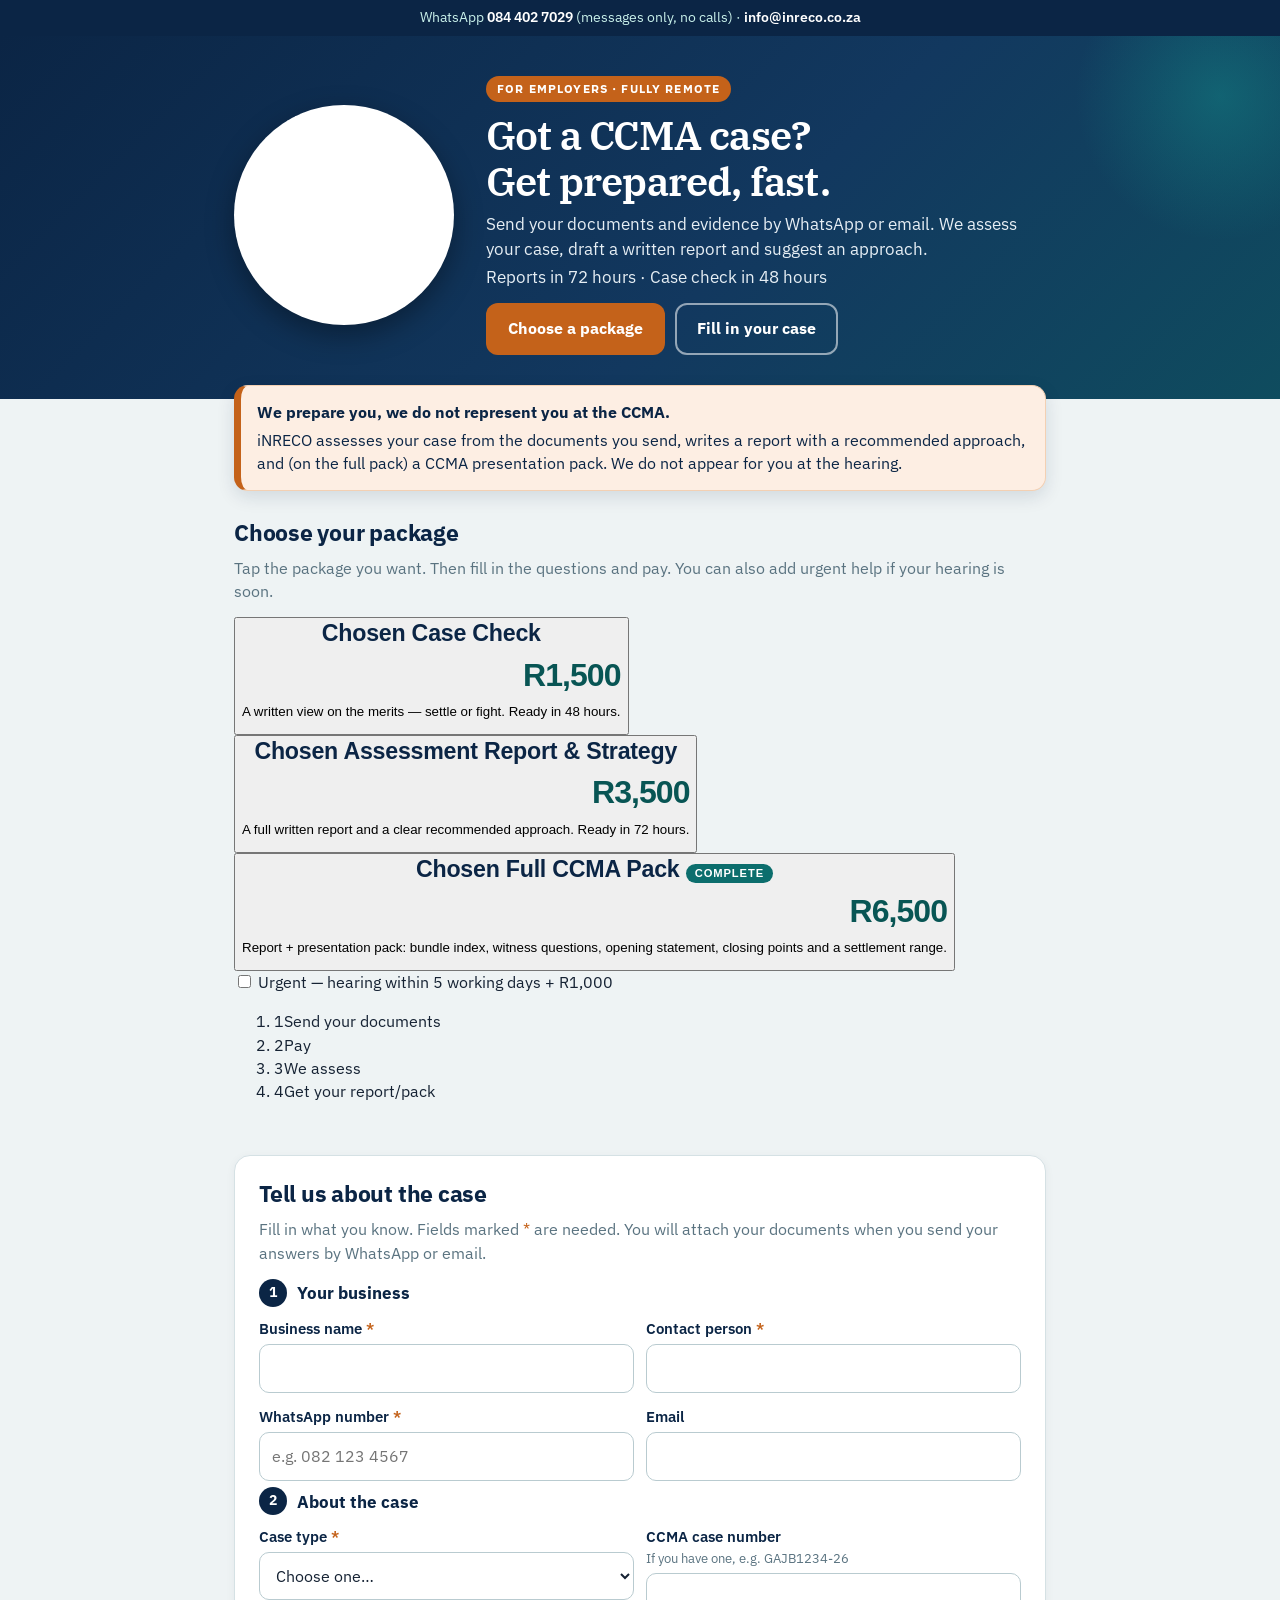
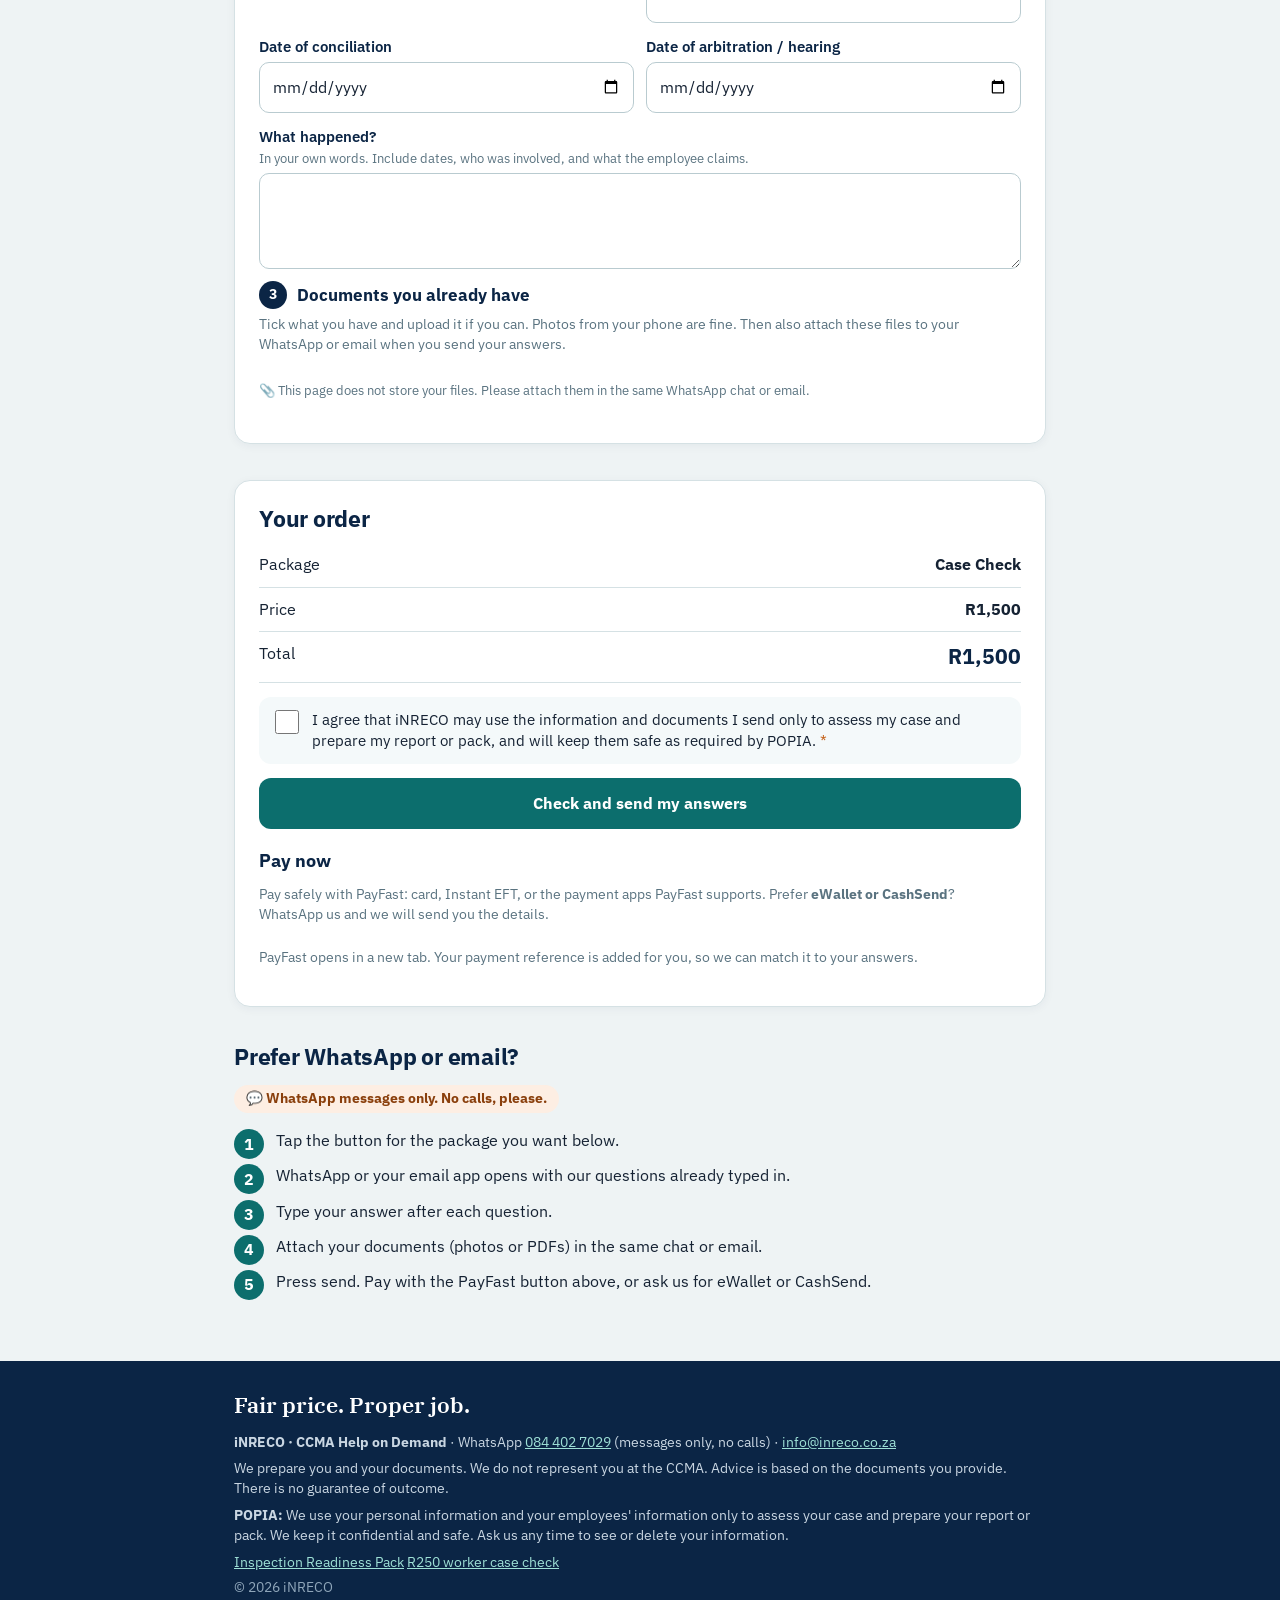
==== commit a6fcb39d: "Add files via upload" ====
--- a/index.html
+++ b/index.html
@@ -3,45 +3,39 @@
 <head>
 <meta charset="utf-8">
 <meta name="viewport" content="width=device-width, initial-scale=1, viewport-fit=cover">
-<title>Inspection Readiness Pack | iNRECO Assess &amp; Prepare</title>
-<meta name="description" content="Be ready for a Department of Employment and Labour inspection. One neat, indexed file for R1,200 once-off. Help with compliance orders and CCMA referrals.">
+<title>CCMA Help on Demand for Employers | iNRECO</title>
+<meta name="description" content="Got a CCMA case? We assess your documents, write a report and a recommended approach, and prepare a CCMA presentation pack. Fully remote. We do not represent you at the CCMA.">
 <meta name="theme-color" content="#0b2545">
-<meta property="og:title" content="Inspection Readiness Pack – R1,200 once-off | iNRECO">
-<meta property="og:description" content="The inspector can walk in today. Be ready with one neat, indexed file.">
-<meta property="og:image" content="assets/logo.webp">
-<link rel="icon" href="assets/logo.webp">
-<link rel="stylesheet" href="assets/styles.css">
+<meta property="og:title" content="CCMA Help on Demand for Employers | iNRECO">
+<meta property="og:description" content="Case Check R1,500 · Assessment Report &amp; Strategy R3,500 · Full CCMA Pack R6,500. We prepare you; we do not represent you at the CCMA.">
+<meta property="og:image" content="../assets/logo-employer.webp">
+<link rel="icon" href="../assets/logo-employer.webp">
+<link rel="stylesheet" href="../assets/styles.css">
 </head>
-<body>
+<body class="page-employer">
 
 <div class="topbar">WhatsApp <a href="https://wa.me/27844027029" target="_blank" rel="noopener">084 402 7029</a> (messages only, no calls) · <a href="mailto:info@inreco.co.za">info@inreco.co.za</a></div>
 
-<!-- 1. HERO -->
 <header class="hero">
   <div class="wrap hero-inner">
-    <img class="logo" src="assets/logo.webp" width="220" height="220" alt="iNRECO Assess &amp; Prepare logo">
+    <img class="logo" src="../assets/logo-employer.webp" width="220" height="220" alt="iNRECO CARA logo">
     <div>
-      <span class="pill">For employers · 100% online</span>
-      <h1>The inspector can walk in today.</h1>
-      <p class="sub">Be ready with one neat, indexed file the inspector expects.</p>
-      <p class="sub"><strong>Inspection Readiness Pack: R1,200 once-off.</strong> You can use it again for future inspections.</p>
+      <span class="pill">For employers · Fully remote</span>
+      <h1>Got a CCMA case?<br>Get prepared, fast.</h1>
+      <p class="sub">Send your documents and evidence by WhatsApp or email. We assess your case, draft a written report and suggest an approach.</p>
+      <p class="sub">Reports in 72 hours · Case check in 48 hours</p>
       <div class="hero-cta">
-        <a class="btn btn-primary" href="#start">Start my pack</a>
-        <a class="btn btn-ghost" href="#upgrades">Already got a notice?</a>
+        <a class="btn btn-primary" href="#packages">Choose a package</a>
+        <a class="btn btn-ghost" href="#start">Fill in your case</a>
       </div>
     </div>
   </div>
 </header>
 
 <div class="wrap">
-  <div class="warn" role="note">
-    <strong>⚠ Why this matters now</strong>
-    <ul>
-      <li>Labour inspectors can arrive <b>unannounced</b>.</li>
-      <li>A <b>compliance order</b> can be issued on the <b>first visit</b>. There may be no warning and no second chance.</li>
-      <li>Under section 76A of the BCEA, an underpayment fine can be up to <b>twice the amount underpaid</b> or <b>twice the employee's monthly wage</b>, whichever is more, for a first offence. Repeat offences cost more.</li>
-    </ul>
-    <p class="src">Often it is a simple mistake, like 4 or 5 workers out of 20 on the wrong wage rate. A tidy file helps you find and fix that first.</p>
+  <div class="warn" role="note" style="margin-top:-14px">
+    <strong>We prepare you, we do not represent you at the CCMA.</strong>
+    iNRECO assesses your case from the documents you send, writes a report with a recommended approach, and (on the full pack) a CCMA presentation pack. We do not appear for you at the hearing.
   </div>
 </div>
 
@@ -53,35 +47,55 @@
     <a class="btn btn-wa" id="payReturnWa" href="#" target="_blank" rel="noopener">WhatsApp us</a>
   </div></div>
 </section>
+
+<section id="packages">
+  <div class="wrap">
+    <h2>Choose your package</h2>
+    <p class="lead">Tap the package you want. Then fill in the questions and pay. You can also add urgent help if your hearing is soon.</p>
+    <div class="pack-grid">
+      <button type="button" class="pack-card selected" data-pkg="check">
+        <h2><span class="chosen">Chosen</span> Case Check</h2>
+        <div class="price">R1,500</div>
+        <p>A written view on the merits — settle or fight. Ready in 48 hours.</p>
+      </button>
+      <button type="button" class="pack-card" data-pkg="strategy">
+        <h2><span class="chosen">Chosen</span> Assessment Report &amp; Strategy</h2>
+        <div class="price">R3,500</div>
+        <p>A full written report and a clear recommended approach. Ready in 72 hours.</p>
+      </button>
+      <button type="button" class="pack-card featured" data-pkg="full">
+        <h2><span class="chosen">Chosen</span> Full CCMA Pack <span class="tag">Complete</span></h2>
+        <div class="price">R6,500</div>
+        <p>Report + presentation pack: bundle index, witness questions, opening statement, closing points and a settlement range.</p>
+      </button>
+    </div>
+    <label class="urgent-bar" id="urgentBar">
+      <input type="checkbox" id="f_urgent" name="urgent" form="packForm" value="Yes" data-label="Urgent — hearing within 5 working days">
+      <span class="urgent-copy">Urgent — hearing within 5 working days</span>
+      <span class="amt">+ R1,000</span>
+    </label>
+    <ol class="flow">
+      <li><span class="num">1</span><span>Send your documents</span></li>
+      <li><span class="num">2</span><span>Pay</span></li>
+      <li><span class="num">3</span><span>We assess</span></li>
+      <li><span class="num">4</span><span>Get your report/pack</span></li>
+    </ol>
+  </div>
+</section>
+
 <form id="packForm" novalidate>
-<input type="hidden" name="package" id="packageInput" value="basic">
-
-<!-- 2. BASIC PACKAGE -->
+<input type="hidden" name="package" id="packageInput" value="check">
+
 <section id="start">
   <div class="wrap">
-    <div class="pkg-head">
-      <div>
-        <span class="tag">Basic · selected</span>
-        <h2>Inspection Readiness Pack</h2>
-        <ul class="ticks">
-          <li>Answer simple questions about your business</li>
-          <li>We build one neat, indexed and numbered file</li>
-          <li>Everything the inspector usually asks for, in order</li>
-          <li>Re-usable for future inspections</li>
-        </ul>
-      </div>
-      <div class="price">R1,200<small>once-off</small></div>
-    </div>
-
-    <div class="card" style="margin-top:14px">
-      <p class="lead">Fill in what you know. If you are not sure, choose "Not sure". We will help you with the rest. Fields marked <span class="req">*</span> are needed.</p>
+    <div class="card">
+      <h2>Tell us about the case</h2>
+      <p class="lead">Fill in what you know. Fields marked <span class="req">*</span> are needed. You will attach your documents when you send your answers by WhatsApp or email.</p>
 
       <fieldset>
         <legend><span class="num">1</span>Your business</legend>
         <div class="grid two">
-          <div class="field"><label for="f_bizname">Business name (registered) <span class="req">*</span></label><input id="f_bizname" name="business_name" type="text" required autocomplete="organization"></div>
-          <div class="field"><label for="f_trading">Trading name</label><input id="f_trading" name="trading_name" type="text"></div>
-          <div class="field"><label for="f_regno">Company registration no. <span class="hint">e.g. 2015/123456/07. Sole owner? Write "sole proprietor".</span></label><input id="f_regno" name="registration_no" type="text"></div>
+          <div class="field"><label for="f_bizname">Business name <span class="req">*</span></label><input id="f_bizname" name="business_name" type="text" required autocomplete="organization"></div>
           <div class="field"><label for="f_contact">Contact person <span class="req">*</span></label><input id="f_contact" name="contact_person" type="text" required autocomplete="name"></div>
           <div class="field"><label for="f_wa">WhatsApp number <span class="req">*</span></label><input id="f_wa" name="whatsapp" type="tel" required inputmode="tel" placeholder="e.g. 082 123 4567" autocomplete="tel"></div>
           <div class="field"><label for="f_email">Email</label><input id="f_email" name="email" type="email" autocomplete="email" inputmode="email"></div>
@@ -89,283 +103,48 @@
       </fieldset>
 
       <fieldset>
-        <legend><span class="num">2</span>Your industry</legend>
-        <div class="grid">
+        <legend><span class="num">2</span>About the case</legend>
+        <div class="grid two">
           <div class="field">
-            <label for="f_sector">Industry / sector <span class="req">*</span></label>
-            <select id="f_sector" name="sector" required>
+            <label for="f_casetype">Case type <span class="req">*</span></label>
+            <select id="f_casetype" name="case_type" required>
               <option value="">Choose one…</option>
-              <option value="retail">Retail (shop)</option>
-              <option value="hospitality">Hospitality / restaurant</option>
-              <option value="franchise">Franchise retail</option>
-              <option value="construction">Construction</option>
-              <option value="manufacturing">Manufacturing</option>
-              <option value="farming">Farming / agriculture</option>
-              <option value="security">Security</option>
-              <option value="cleaning">Cleaning</option>
-              <option value="domestic">Domestic / household</option>
-              <option value="other">Other</option>
+              <option>Unfair dismissal</option>
+              <option>Unfair labour practice</option>
+              <option>Retrenchment</option>
+              <option>Unfair discrimination</option>
+              <option>Other</option>
             </select>
           </div>
-
-          <div class="cond" id="condCommon" hidden>
-            <div class="grid">
-              <div><span class="qlabel">Does a bargaining council agreement or sectoral determination apply to you?</span>
-                <div class="choices" role="radiogroup">
-                  <label class="choice"><input type="radio" name="bc_applies" value="Yes"><span>Yes</span></label>
-                  <label class="choice"><input type="radio" name="bc_applies" value="No"><span>No</span></label>
-                  <label class="choice"><input type="radio" name="bc_applies" value="Not sure"><span>Not sure</span></label>
-                </div>
-              </div>
-              <div class="field" id="bcWhichWrap" hidden><label for="f_bcwhich">Which one?</label><input id="f_bcwhich" name="bc_which" type="text" placeholder="e.g. MIBCO, BCCEI, Hospitality SD"></div>
-            </div>
-          </div>
-
-          <div class="cond" data-sector="retail" hidden>
-            <div class="grid two">
-              <div><span class="qlabel">Do staff work Sundays or public holidays?</span>
-                <div class="choices"><label class="choice"><input type="radio" name="retail_sunday" value="Yes"><span>Yes</span></label><label class="choice"><input type="radio" name="retail_sunday" value="No"><span>No</span></label></div></div>
-              <div><span class="qlabel">Any commission or incentive pay?</span>
-                <div class="choices"><label class="choice"><input type="radio" name="retail_commission" value="Yes"><span>Yes</span></label><label class="choice"><input type="radio" name="retail_commission" value="No"><span>No</span></label></div></div>
-            </div>
-          </div>
-
-          <div class="cond" data-sector="hospitality" hidden>
-            <div class="grid two">
-              <div><span class="qlabel">Do staff work on Sundays?</span>
-                <div class="choices"><label class="choice"><input type="radio" name="hosp_sunday" value="Yes"><span>Yes</span></label><label class="choice"><input type="radio" name="hosp_sunday" value="No"><span>No</span></label></div></div>
-              <div><span class="qlabel">Do staff work at night (after 18:00)?</span>
-                <div class="choices"><label class="choice"><input type="radio" name="hosp_night" value="Yes"><span>Yes</span></label><label class="choice"><input type="radio" name="hosp_night" value="No"><span>No</span></label></div></div>
-              <div><span class="qlabel">Do you transport night staff home?</span>
-                <div class="choices"><label class="choice"><input type="radio" name="hosp_transport" value="Yes"><span>Yes</span></label><label class="choice"><input type="radio" name="hosp_transport" value="No"><span>No</span></label></div></div>
-              <div><span class="qlabel">Do staff get tips or a service charge?</span>
-                <div class="choices"><label class="choice"><input type="radio" name="hosp_tips" value="Yes"><span>Yes</span></label><label class="choice"><input type="radio" name="hosp_tips" value="No"><span>No</span></label></div></div>
-            </div>
-          </div>
-
-          <div class="cond" data-sector="franchise" hidden>
-            <div class="grid two">
-              <div class="field"><label for="f_brand">Franchise brand</label><input id="f_brand" name="franchise_brand" type="text"></div>
-              <div><span class="qlabel">Are all stores in the same company name?</span>
-                <div class="choices"><label class="choice"><input type="radio" name="franchise_same_entity" value="Yes"><span>Yes</span></label><label class="choice"><input type="radio" name="franchise_same_entity" value="No"><span>No</span></label></div></div>
-              <div><span class="qlabel">Do staff work Sundays or public holidays?</span>
-                <div class="choices"><label class="choice"><input type="radio" name="franchise_sunday" value="Yes"><span>Yes</span></label><label class="choice"><input type="radio" name="franchise_sunday" value="No"><span>No</span></label></div></div>
-            </div>
-          </div>
-
-          <div class="cond" data-sector="construction" hidden>
-            <div class="grid two">
-              <div class="field"><label for="f_cidb">CIDB grade (if any)</label><input id="f_cidb" name="cidb_grade" type="text"></div>
-              <div><span class="qlabel">Do you have a site health &amp; safety plan?</span>
-                <div class="choices"><label class="choice"><input type="radio" name="constr_hs_plan" value="Yes"><span>Yes</span></label><label class="choice"><input type="radio" name="constr_hs_plan" value="No"><span>No</span></label><label class="choice"><input type="radio" name="constr_hs_plan" value="Not sure"><span>Not sure</span></label></div></div>
-              <div><span class="qlabel">Do you use sub-contractors or labour brokers?</span>
-                <div class="choices"><label class="choice"><input type="radio" name="constr_subcon" value="Yes"><span>Yes</span></label><label class="choice"><input type="radio" name="constr_subcon" value="No"><span>No</span></label></div></div>
-              <div><span class="qlabel">Do you employ fixed-term / per-project workers?</span>
-                <div class="choices"><label class="choice"><input type="radio" name="constr_fixed" value="Yes"><span>Yes</span></label><label class="choice"><input type="radio" name="constr_fixed" value="No"><span>No</span></label></div></div>
-            </div>
-          </div>
-
-          <div class="cond" data-sector="manufacturing" hidden>
-            <div class="grid two">
-              <div><span class="qlabel">Do you run shifts or night shifts?</span>
-                <div class="choices"><label class="choice"><input type="radio" name="manu_shifts" value="Yes"><span>Yes</span></label><label class="choice"><input type="radio" name="manu_shifts" value="No"><span>No</span></label></div></div>
-              <div><span class="qlabel">Do you handle hazardous chemicals?</span>
-                <div class="choices"><label class="choice"><input type="radio" name="manu_chemicals" value="Yes"><span>Yes</span></label><label class="choice"><input type="radio" name="manu_chemicals" value="No"><span>No</span></label></div></div>
-            </div>
-          </div>
-
-          <div class="cond" data-sector="farming" hidden>
-            <div class="grid two">
-              <div class="field"><label for="f_farmtype">Type of farming</label><input id="f_farmtype" name="farm_type" type="text" placeholder="e.g. fruit, livestock, grain"></div>
-              <div class="field"><label for="f_seasonal">How many seasonal workers in peak season?</label><input id="f_seasonal" name="farm_seasonal" type="number" min="0" inputmode="numeric"></div>
-              <div><span class="qlabel">Do workers live on the farm (housing)?</span>
-                <div class="choices"><label class="choice"><input type="radio" name="farm_housing" value="Yes"><span>Yes</span></label><label class="choice"><input type="radio" name="farm_housing" value="No"><span>No</span></label></div></div>
-              <div><span class="qlabel">Do you deduct for housing or food from wages?</span>
-                <div class="choices"><label class="choice"><input type="radio" name="farm_deductions" value="Yes"><span>Yes</span></label><label class="choice"><input type="radio" name="farm_deductions" value="No"><span>No</span></label></div></div>
-              <div><span class="qlabel">Do workers spray chemicals or drive tractors?</span>
-                <div class="choices"><label class="choice"><input type="radio" name="farm_machinery" value="Yes"><span>Yes</span></label><label class="choice"><input type="radio" name="farm_machinery" value="No"><span>No</span></label></div></div>
-            </div>
-          </div>
-
-          <div class="cond" data-sector="security" hidden>
-            <div class="grid two">
-              <div class="field"><label for="f_psira">PSiRA business registration no.</label><input id="f_psira" name="psira_no" type="text"></div>
-              <div><span class="qlabel">Are all guards registered with PSiRA?</span>
-                <div class="choices"><label class="choice"><input type="radio" name="psira_guards" value="Yes"><span>Yes</span></label><label class="choice"><input type="radio" name="psira_guards" value="No"><span>No</span></label><label class="choice"><input type="radio" name="psira_guards" value="Not sure"><span>Not sure</span></label></div></div>
-              <div><span class="qlabel">Are guards armed?</span>
-                <div class="choices"><label class="choice"><input type="radio" name="sec_armed" value="Yes"><span>Yes</span></label><label class="choice"><input type="radio" name="sec_armed" value="No"><span>No</span></label></div></div>
-              <div><span class="qlabel">Do guards work 12-hour or night shifts?</span>
-                <div class="choices"><label class="choice"><input type="radio" name="sec_shifts" value="Yes"><span>Yes</span></label><label class="choice"><input type="radio" name="sec_shifts" value="No"><span>No</span></label></div></div>
-            </div>
-          </div>
-
-          <div class="cond" data-sector="cleaning" hidden>
-            <div class="grid two">
-              <div class="field"><label for="f_clsites">At how many client sites do your cleaners work?</label><input id="f_clsites" name="cleaning_client_sites" type="number" min="0" inputmode="numeric"></div>
-              <div><span class="qlabel">Did you take over staff from a previous contractor?</span>
-                <div class="choices"><label class="choice"><input type="radio" name="cleaning_takeover" value="Yes"><span>Yes</span></label><label class="choice"><input type="radio" name="cleaning_takeover" value="No"><span>No</span></label></div></div>
-            </div>
-          </div>
-
-          <div class="cond" data-sector="domestic" hidden>
-            <div class="grid two">
-              <div class="field"><label for="f_domhrs">Hours worked per week</label><input id="f_domhrs" name="domestic_hours" type="number" min="0" inputmode="numeric"></div>
-              <div><span class="qlabel">Does the worker live in?</span>
-                <div class="choices"><label class="choice"><input type="radio" name="domestic_livein" value="Yes"><span>Yes</span></label><label class="choice"><input type="radio" name="domestic_livein" value="No"><span>No</span></label></div></div>
-              <div><span class="qlabel">Is there a written contract?</span>
-                <div class="choices"><label class="choice"><input type="radio" name="domestic_contract" value="Yes"><span>Yes</span></label><label class="choice"><input type="radio" name="domestic_contract" value="No"><span>No</span></label></div></div>
-            </div>
-          </div>
-
-          <div class="cond" data-sector="other" hidden>
-            <div class="field"><label for="f_otherdesc">What does your business do?</label><input id="f_otherdesc" name="other_description" type="text"></div>
-          </div>
-
-          <div class="grid two">
-            <div class="field"><label for="f_emps">Number of employees <span class="hint">All staff, including part-time</span></label><input id="f_emps" name="employees" type="number" min="1" inputmode="numeric"></div>
-            <div class="field"><label for="f_sites">Number of stores / sites</label><input id="f_sites" name="sites" type="number" min="1" value="1" inputmode="numeric"></div>
-          </div>
-          <p class="note" id="groupNote" hidden>🎉 <b>Group discount:</b> 3 or more stores or sites get <b>15% off each store's pack</b>. The Pay button below charges the group total.</p>
+          <div class="field"><label for="f_caseno">CCMA case number <span class="hint">If you have one, e.g. GAJB1234-26</span></label><input id="f_caseno" name="ccma_case_no" type="text"></div>
+          <div class="field"><label for="f_conciliation">Date of conciliation</label><input id="f_conciliation" name="conciliation_date" type="date"></div>
+          <div class="field"><label for="f_arbitration">Date of arbitration / hearing</label><input id="f_arbitration" name="arbitration_date" type="date"></div>
         </div>
+        <div class="field" style="margin-top:12px"><label for="f_what">What happened? <span class="hint">In your own words. Include dates, who was involved, and what the employee claims.</span></label><textarea id="f_what" name="what_happened"></textarea></div>
       </fieldset>
 
       <fieldset>
-        <legend><span class="num">3</span>Registrations</legend>
-        <p class="small" style="margin-top:-4px">Not registered yet or can't find the number? Write "No" or "Don't know". We will help.</p>
-        <div class="grid two">
-          <div class="field"><label for="f_uif">UIF reference no.</label><input id="f_uif" name="uif_ref" type="text"></div>
-          <div class="field"><label for="f_coida">COIDA / Compensation Fund registration no.</label><input id="f_coida" name="coida_ref" type="text"></div>
-          <div class="field"><label for="f_paye">SARS PAYE / SDL reference no.</label><input id="f_paye" name="paye_sdl_ref" type="text" placeholder="starts with 7…"></div>
-          <div><span class="qlabel">Are you a designated employer for Employment Equity?</span>
-            <div class="choices"><label class="choice"><input type="radio" name="ee_designated" value="Yes"><span>Yes</span></label><label class="choice"><input type="radio" name="ee_designated" value="No"><span>No</span></label><label class="choice"><input type="radio" name="ee_designated" value="Not sure"><span>Not sure</span></label></div></div>
-        </div>
+        <legend><span class="num">3</span>Documents you already have</legend>
+        <p class="small" style="margin-top:-4px">Tick what you have and upload it if you can. Photos from your phone are fine. Then also attach these files to your WhatsApp or email when you send your answers.</p>
+        <div class="grid docs" id="docList"></div>
+        <p class="upload-note">📎 This page does not store your files. Please attach them in the same WhatsApp chat or email.</p>
       </fieldset>
-
-      <fieldset>
-        <legend><span class="num">4</span>Health &amp; safety (OHS)</legend>
-        <div class="grid two">
-          <div><span class="qlabel">Do you have appointed health &amp; safety reps?</span>
-            <div class="choices"><label class="choice"><input type="radio" name="ohs_reps" value="Yes"><span>Yes</span></label><label class="choice"><input type="radio" name="ohs_reps" value="No"><span>No</span></label><label class="choice"><input type="radio" name="ohs_reps" value="Not sure"><span>Not sure</span></label></div></div>
-          <div><span class="qlabel">Do you have trained first aiders?</span>
-            <div class="choices"><label class="choice"><input type="radio" name="ohs_firstaid" value="Yes"><span>Yes</span></label><label class="choice"><input type="radio" name="ohs_firstaid" value="No"><span>No</span></label><label class="choice"><input type="radio" name="ohs_firstaid" value="Not sure"><span>Not sure</span></label></div></div>
-          <div><span class="qlabel">Do staff use machinery or equipment?</span>
-            <div class="choices"><label class="choice"><input type="radio" name="ohs_machinery" value="Yes"><span>Yes</span></label><label class="choice"><input type="radio" name="ohs_machinery" value="No"><span>No</span></label></div></div>
-          <div class="field" id="machWrap" hidden><label for="f_mach">What machinery or equipment?</label><input id="f_mach" name="ohs_machinery_list" type="text" placeholder="e.g. forklift, slicer, grinder"></div>
-        </div>
-      </fieldset>
-
-      <fieldset>
-        <legend><span class="num">5</span>Documents you already have</legend>
-        <p class="small" style="margin-top:-4px">Tick what you have and upload it if you can. Photos from your phone are fine. Missing something? Leave it unticked, and we will tell you what to add.</p>
-        <div class="grid docs" id="docList"><!-- built by script from DOCS --></div>
-        <p class="upload-note">📎 Uploads: <!-- TODO(Lovable): wire file inputs to storage (e.g. Supabase Storage bucket "inspection-uploads") -->for now, please also attach these files to your WhatsApp or email when you send your answers.</p>
-      </fieldset>
-    </div>
-  </div>
-</section>
-
-<!-- 3. UPGRADES -->
-<section id="upgrades">
-  <div class="wrap">
-    <h2>Already had an inspection, or got a notice?</h2>
-    <p class="lead">Upgrade to get help with the Department's notice and, if needed, the CCMA. Tap a package to read what it includes.</p>
-
-    <div class="upgrades">
-      <article class="up" data-pkg="response">
-        <button type="button" class="up-toggle" aria-expanded="false" aria-controls="body-response">
-          <div><span class="chosen-badge">Chosen</span><h3>Inspection Response</h3><div class="short">Includes the Readiness Pack</div></div>
-          <div><span class="up-price">R2,500</span><span class="chev" aria-hidden="true">▾</span></div>
-        </button>
-        <div class="up-body" id="body-response" hidden>
-          <ul class="ticks">
-            <li>Everything in the <b>Inspection Readiness Pack</b></li>
-            <li>Forward us the notice or compliance order from the Department</li>
-            <li>We check it against your file and your payroll</li>
-            <li>We work out the <b>real back pay</b> owed to workers</li>
-            <li>We draft your written response to the inspector</li>
-          </ul>
-          <button type="button" class="btn btn-primary btn-block choose-btn" data-pkg="response" style="margin-top:12px">Choose this package</button>
-        </div>
-      </article>
-
-      <article class="up" data-pkg="relief">
-        <button type="button" class="up-toggle" aria-expanded="false" aria-controls="body-relief">
-          <div><span class="chosen-badge">Chosen</span><h3>Full Relief Package</h3><div class="short">Everything, plus the CCMA</div></div>
-          <div><span class="up-price">R4,500</span><span class="chev" aria-hidden="true">▾</span></div>
-        </button>
-        <div class="up-body" id="body-relief" hidden>
-          <ul class="ticks">
-            <li>Everything in <b>Inspection Response</b> (and the Readiness Pack)</li>
-            <li>CCMA referral on <b>Form 7.11</b> under <b>section 69(5) of the BCEA</b>, served on the Department and the inspector</li>
-            <li>A short file on each contravention and the fine</li>
-            <li>A request for relief: pay in instalments, or show it was an oversight, not wilful</li>
-            <li>Full CCMA preparation for you: what happens on the day, conciliation and settlement, "without prejudice" talks, arbitration, being sworn in as a witness, and which evidence to bring</li>
-          </ul>
-          <p class="small">We prepare you and your documents. We do not appear for you at the CCMA.</p>
-          <button type="button" class="btn btn-primary btn-block choose-btn" data-pkg="relief" style="margin-top:12px">Choose this package</button>
-        </div>
-      </article>
-    </div>
-    <p class="basic-switch" id="basicSwitch" hidden>Only need the basic pack? <button type="button" id="backToBasic">Go back to the R1,200 pack</button></p>
-
-    <!-- Extra fields for upgrades -->
-    <div class="extra" id="extraResponse" hidden>
-      <h3>About your inspection and notice</h3>
-      <div class="deadline" role="alert">
-        <span class="big">⏰ Watch the deadline in your order</span>
-        To challenge a compliance order you must refer it within the deadline written in the order. If you miss it, you must comply. <b>Send it to us the same day you get it.</b>
-        <span id="daysLeft" hidden></span>
-      </div>
-      <div class="grid two" style="margin-top:14px">
-        <div class="field"><label for="f_insdate">Date of inspection</label><input id="f_insdate" name="inspection_date" type="date"></div>
-        <div class="field"><label for="f_inspector">Inspector's name and labour office</label><input id="f_inspector" name="inspector_office" type="text"></div>
-        <div class="field"><label for="f_notice">What did you receive?</label>
-          <select id="f_notice" name="notice_type">
-            <option value="">Choose one…</option>
-            <option>Compliance order</option>
-            <option>Contravention notice</option>
-            <option>Undertaking</option>
-            <option>Not sure</option>
-          </select></div>
-        <div class="field"><label for="f_recv">Date you received it</label><input id="f_recv" name="notice_received" type="date"></div>
-        <div class="field"><label for="f_deadline">Deadline written in the order</label><input id="f_deadline" name="notice_deadline" type="date"></div>
-        <div class="field"><label for="f_affected">Number of employees affected</label><input id="f_affected" name="employees_affected" type="number" min="0" inputmode="numeric"></div>
-        <div class="field"><label for="f_fines">Amount claimed as fines (R)</label><input id="f_fines" name="amount_fines" type="text" inputmode="decimal" placeholder="e.g. 85 000"></div>
-        <div class="field"><label for="f_backpay">Amount claimed as back pay to workers (R)</label><input id="f_backpay" name="amount_backpay" type="text" inputmode="decimal" placeholder="e.g. 18 500"></div>
-      </div>
-      <div class="field" style="margin-top:12px"><label for="f_noticefiles">Upload the notice / order and any emails from the Department</label><input id="f_noticefiles" name="notice_files" type="file" multiple accept="image/*,.pdf,.doc,.docx,.eml,.msg"></div>
-      <div class="field" style="margin-top:12px"><label for="f_what">In a few words, what happened? <span class="hint">Was it a mistake or oversight? e.g. "4 of 20 staff were on last year's rate."</span></label><textarea id="f_what" name="what_happened"></textarea></div>
-
-      <div id="extraRelief" hidden>
-        <h3 style="margin-top:18px">For the Full Relief Package</h3>
-        <div class="grid two">
-          <div><span class="qlabel">Have you paid anything yet?</span>
-            <div class="choices"><label class="choice"><input type="radio" name="paid_status" value="Not paid"><span>Not paid</span></label><label class="choice"><input type="radio" name="paid_status" value="Partly paid"><span>Partly paid</span></label><label class="choice"><input type="radio" name="paid_status" value="Fully paid"><span>Fully paid</span></label></div></div>
-          <div><span class="qlabel">Can you pay the workers' back pay now?</span>
-            <div class="choices"><label class="choice"><input type="radio" name="backpay_now" value="Yes"><span>Yes</span></label><label class="choice"><input type="radio" name="backpay_now" value="No"><span>No</span></label><label class="choice"><input type="radio" name="backpay_now" value="Some of it"><span>Some of it</span></label></div></div>
-          <div><span class="qlabel">Would you prefer to pay in instalments?</span>
-            <div class="choices"><label class="choice"><input type="radio" name="instalments" value="Yes"><span>Yes</span></label><label class="choice"><input type="radio" name="instalments" value="No"><span>No</span></label></div></div>
-          <div><span class="qlabel">Is this your first time at the CCMA?</span>
-            <div class="choices"><label class="choice"><input type="radio" name="first_ccma" value="Yes"><span>Yes</span></label><label class="choice"><input type="radio" name="first_ccma" value="No"><span>No</span></label></div></div>
-        </div>
-      </div>
-    </div>
-  </div>
-</section>
-
-<!-- 4. ORDER SUMMARY -->
+    </div>
+  </div>
+</section>
+
 <section id="summary">
   <div class="wrap">
     <div class="card">
       <h2>Your order</h2>
-      <div class="summary-row"><span>Package</span><b id="sumName">Inspection Readiness Pack</b></div>
-      <div class="summary-row"><span>Price</span><b id="sumPrice">R1,200</b></div>
-      <div class="summary-row" id="sumGroupRow" hidden><span>Group discount</span><b id="sumGroup"></b></div>
-      <div class="summary-row"><span>Total</span><span class="summary-total" id="sumTotal">R1,200</span></div>
+      <div class="summary-row"><span>Package</span><b id="sumName">Case Check</b></div>
+      <div class="summary-row"><span>Price</span><b id="sumPrice">R1,500</b></div>
+      <div class="summary-row" id="sumUrgentRow" hidden><span>Urgent add-on</span><b id="sumUrgent"></b></div>
+      <div class="summary-row"><span>Total</span><span class="summary-total" id="sumTotal">R1,500</span></div>
 
       <div class="consent" style="margin-top:14px">
-        <input type="checkbox" id="f_popia" name="popia_consent" value="Yes" required form="packForm">
-        <label for="f_popia">I agree that iNRECO may use the information and documents I send only to prepare my inspection file and case, and will keep them safe as required by POPIA. <span class="req">*</span></label>
+        <input type="checkbox" id="f_popia" name="popia_consent" value="Yes" required>
+        <label for="f_popia">I agree that iNRECO may use the information and documents I send only to assess my case and prepare my report or pack, and will keep them safe as required by POPIA. <span class="req">*</span></label>
       </div>
 
       <div class="errors" id="errors" hidden></div>
@@ -384,15 +163,13 @@
 
       <h3 style="margin-top:22px">Pay now</h3>
       <p class="small">Pay safely with PayFast: card, Instant EFT, or the payment apps PayFast supports. Prefer <b>eWallet or CashSend</b>? WhatsApp us and we will send you the details.</p>
-      <div class="paylist" id="payList"><!-- built by script --></div>
-      <p class="small" id="groupPayNote" hidden style="margin-top:10px">The Pay button charges your group total. We check the number of stores before we start.</p>
+      <div class="paylist" id="payList"></div>
       <p class="small" style="margin-top:10px">PayFast opens in a new tab. Your payment reference is added for you, so we can match it to your answers.</p>
     </div>
   </div>
 </section>
 </form>
 
-<!-- 5. WHATSAPP / EMAIL -->
 <section id="whatsapp">
   <div class="wrap">
     <h2>Prefer WhatsApp or email?</h2>
@@ -402,29 +179,33 @@
       <li>WhatsApp or your email app opens with our questions already typed in.</li>
       <li>Type your answer after each question.</li>
       <li>Attach your documents (photos or PDFs) in the same chat or email.</li>
-      <li>Press send. We reply with your payment link and next steps.</li>
+      <li>Press send. Pay with the PayFast button above, or ask us for eWallet or CashSend.</li>
     </ol>
-    <div class="contact-grid" id="contactGrid"><!-- built by script --></div>
+    <div class="contact-grid" id="contactGrid"></div>
   </div>
 </section>
 </main>
 
 <div class="sticky" id="sticky">
-  <div><div class="lbl" id="stickyName">Inspection Readiness Pack</div><div class="val" id="stickyPrice">R1,200</div></div>
+  <div><div class="lbl" id="stickyName">Case Check</div><div class="val" id="stickyPrice">R1,500</div></div>
   <a class="btn btn-primary" href="#summary">Continue</a>
 </div>
 
-<!-- 7. FOOTER -->
 <footer>
   <div class="wrap">
     <p class="motto">Fair price. Proper job.</p>
-    <p><b>iNRECO Assess &amp; Prepare</b> · WhatsApp <a href="https://wa.me/27844027029" target="_blank" rel="noopener">084 402 7029</a> (messages only, no calls) · <a href="mailto:info@inreco.co.za">info@inreco.co.za</a></p>
-    <p>We prepare your documents and case; outcomes depend on the Department/CCMA. We do not represent you at the CCMA. Advice is based on the information and documents you give us.</p>
-    <p><b>POPIA:</b> We use your personal information and your employees' information only to prepare your file and case. We keep it confidential and safe, and do not share it with anyone except the Department or CCMA when you ask us to. Ask us any time to see or delete your information.</p>
+    <p><b>iNRECO · CCMA Help on Demand</b> · WhatsApp <a href="https://wa.me/27844027029" target="_blank" rel="noopener">084 402 7029</a> (messages only, no calls) · <a href="mailto:info@inreco.co.za">info@inreco.co.za</a></p>
+    <p>We prepare you and your documents. We do not represent you at the CCMA. Advice is based on the documents you provide. There is no guarantee of outcome.</p>
+    <p><b>POPIA:</b> We use your personal information and your employees' information only to assess your case and prepare your report or pack. We keep it confidential and safe. Ask us any time to see or delete your information.</p>
+    <p class="site-nav">
+      <a href="../">Inspection Readiness Pack</a>
+      <a href="../worker/">R250 worker case check</a>
+    </p>
     <p class="small" style="color:#8fa6ba">© <span id="yr">2026</span> iNRECO</p>
   </div>
 </footer>
 
-<script src="assets/app.js"></script>
+<script src="../assets/checkout.js"></script>
+<script src="../assets/employer.js"></script>
 </body>
 </html>
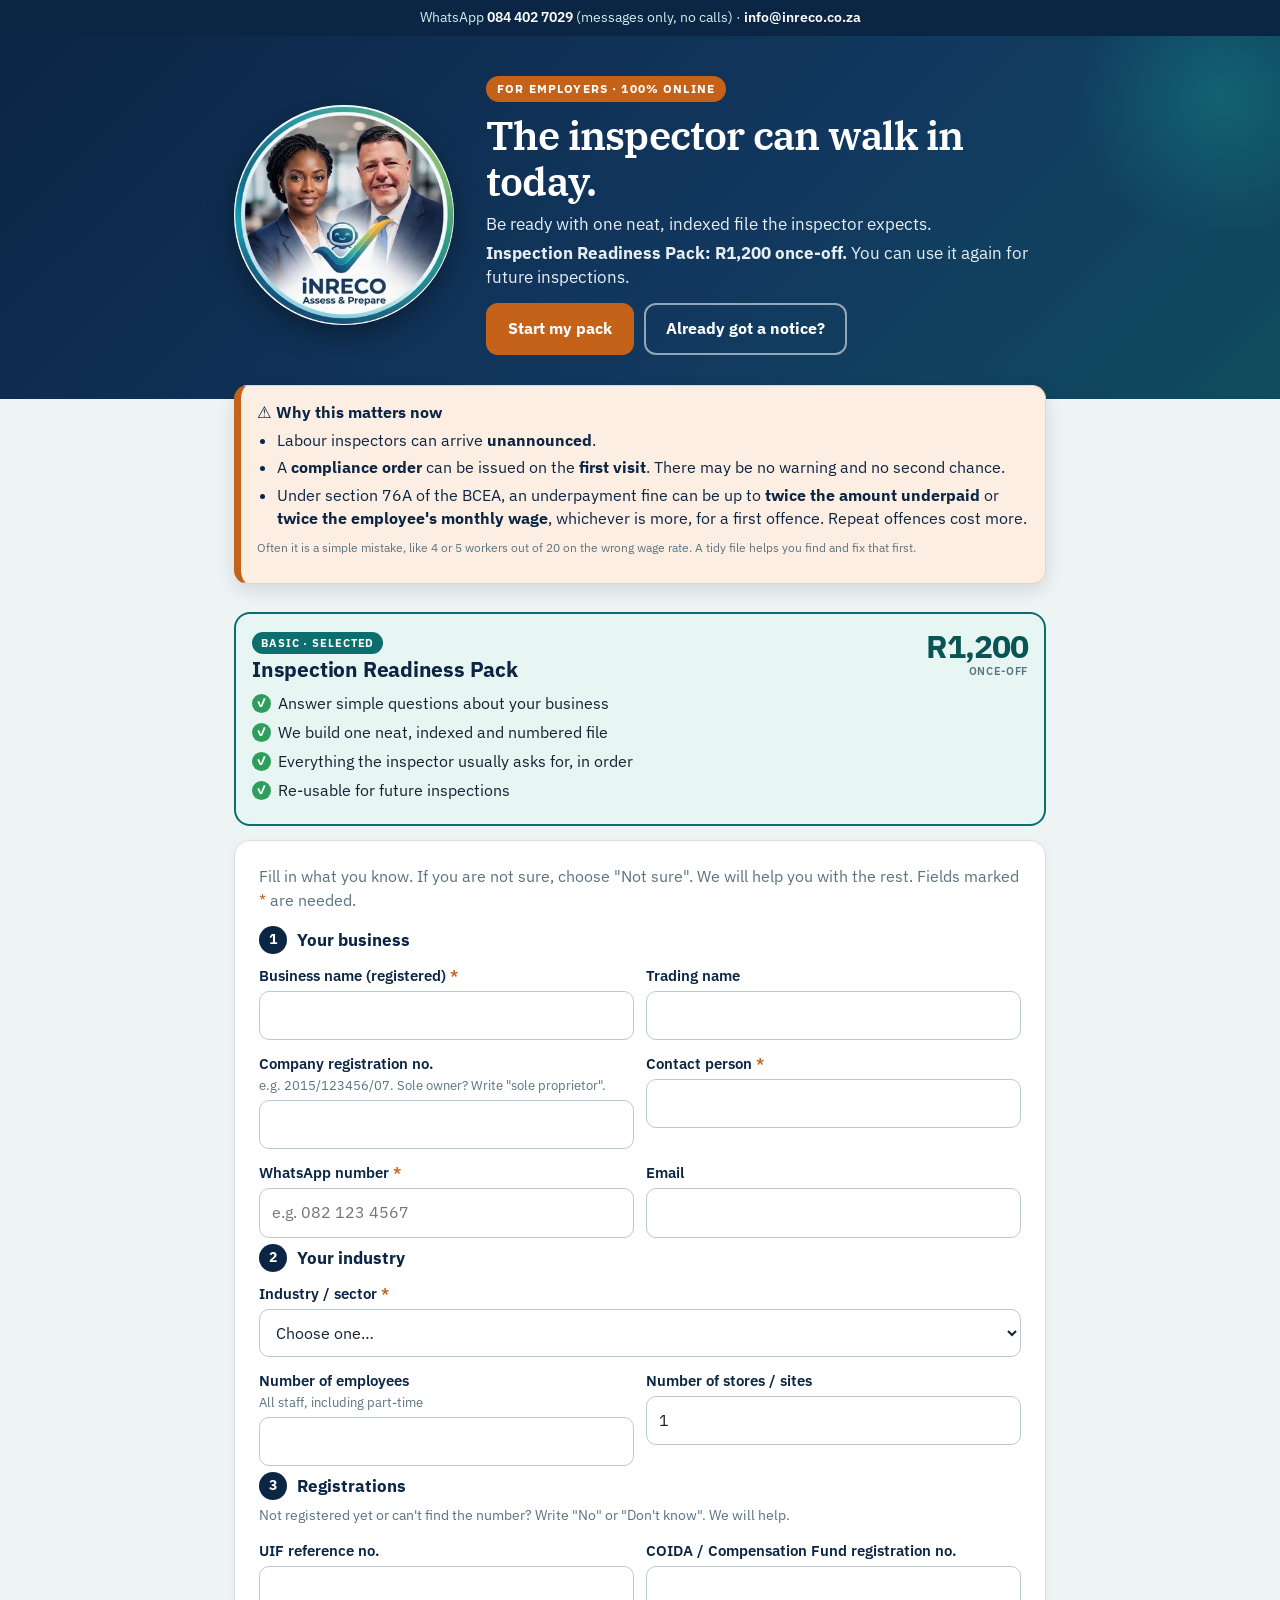
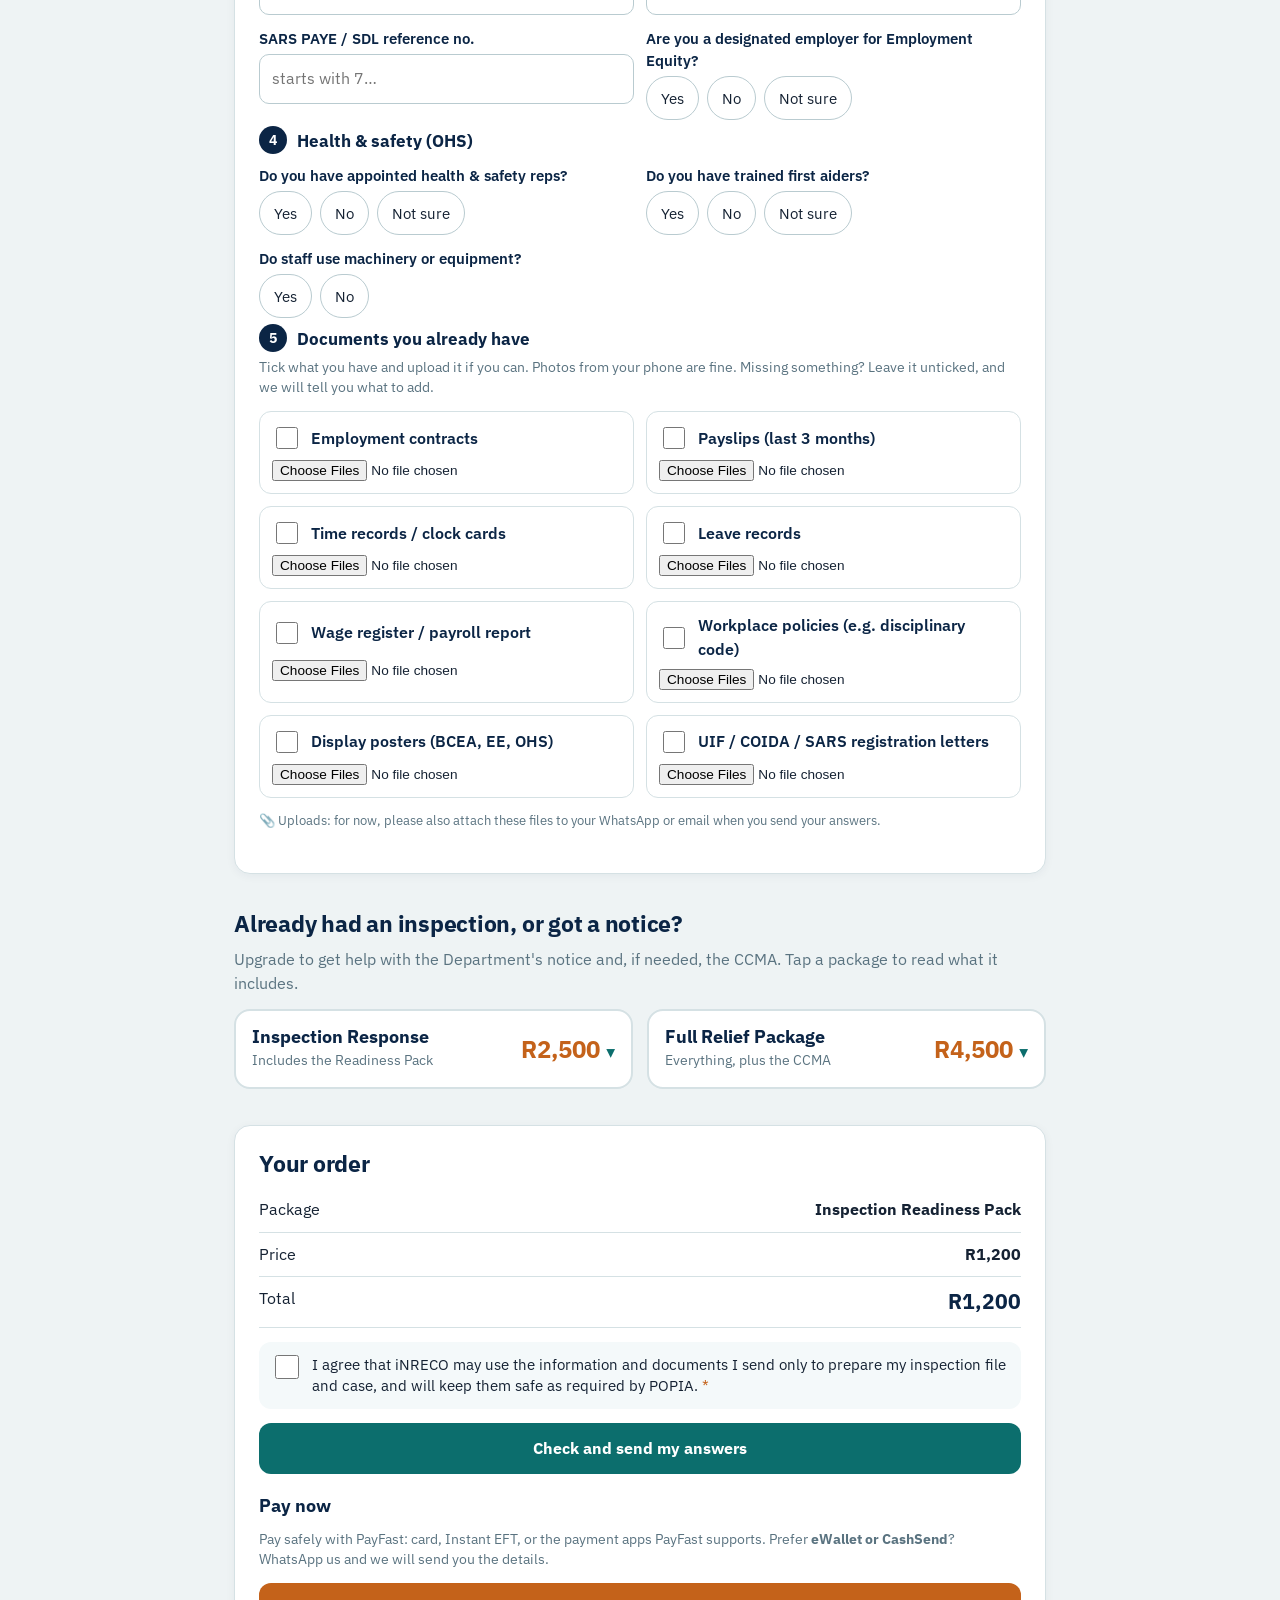
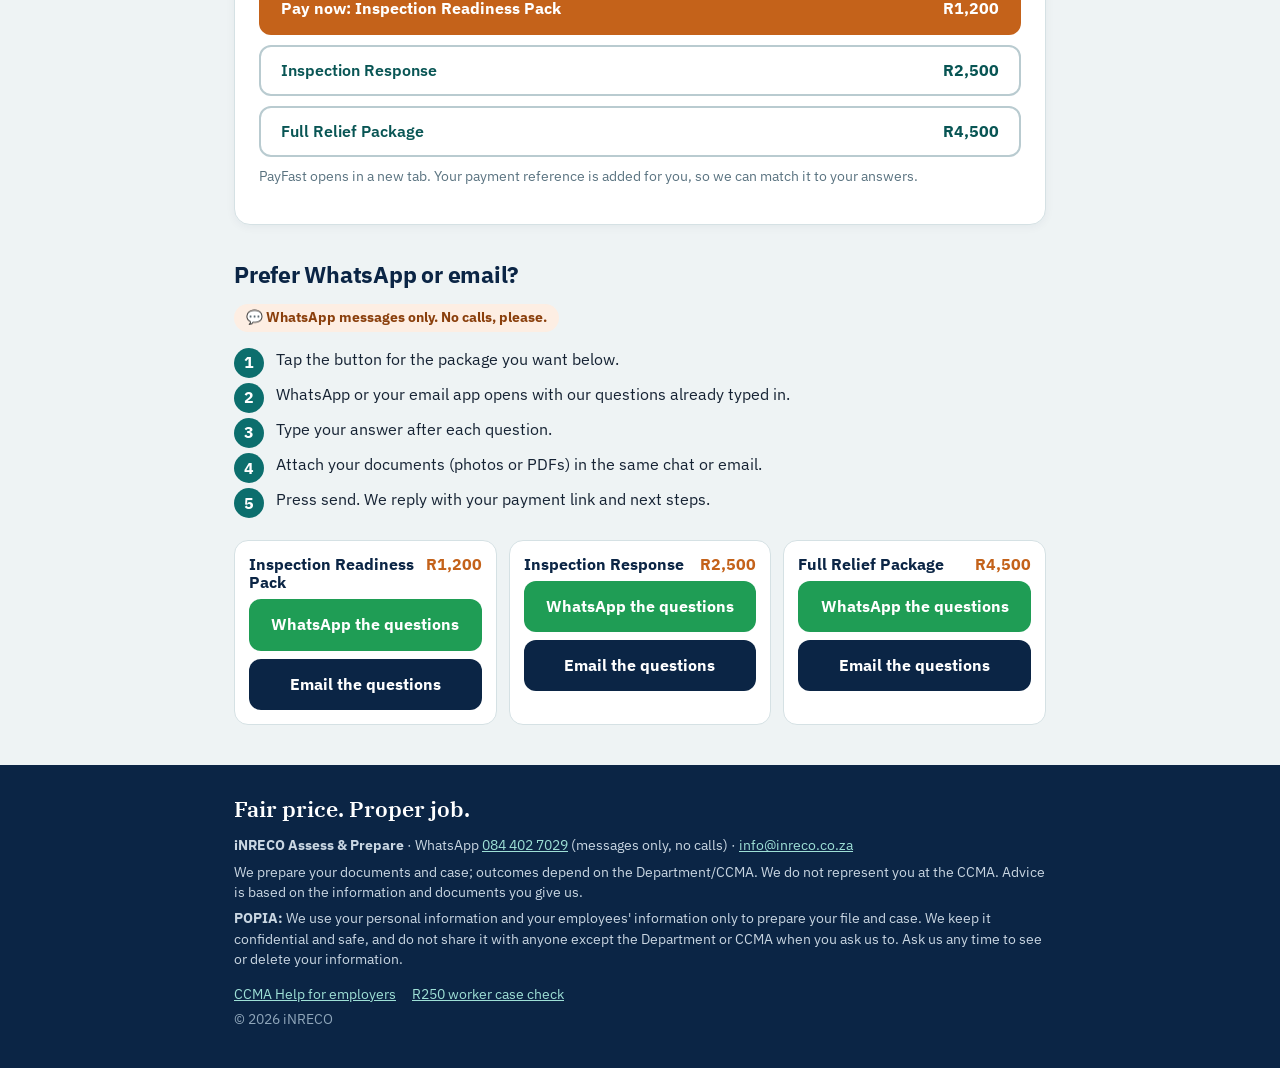
==== commit c91fc48b: "Add files via upload" ====
--- a/index.html
+++ b/index.html
@@ -3,39 +3,45 @@
 <head>
 <meta charset="utf-8">
 <meta name="viewport" content="width=device-width, initial-scale=1, viewport-fit=cover">
-<title>CCMA Help on Demand for Employers | iNRECO</title>
-<meta name="description" content="Got a CCMA case? We assess your documents, write a report and a recommended approach, and prepare a CCMA presentation pack. Fully remote. We do not represent you at the CCMA.">
+<title>Inspection Readiness Pack | iNRECO Assess &amp; Prepare</title>
+<meta name="description" content="Be ready for a Department of Employment and Labour inspection. One neat, indexed file for R1,200 once-off. Help with compliance orders and CCMA referrals.">
 <meta name="theme-color" content="#0b2545">
-<meta property="og:title" content="CCMA Help on Demand for Employers | iNRECO">
-<meta property="og:description" content="Case Check R1,500 · Assessment Report &amp; Strategy R3,500 · Full CCMA Pack R6,500. We prepare you; we do not represent you at the CCMA.">
-<meta property="og:image" content="../assets/logo-employer.webp">
-<link rel="icon" href="../assets/logo-employer.webp">
-<link rel="stylesheet" href="../assets/styles.css">
+<meta property="og:title" content="Inspection Readiness Pack – R1,200 once-off | iNRECO">
+<meta property="og:description" content="The inspector can walk in today. Be ready with one neat, indexed file.">
+<meta property="og:image" content="logo.webp">
+<link rel="icon" href="logo.webp">
+<link rel="stylesheet" href="styles.css">
 </head>
-<body class="page-employer">
+<body>
 
 <div class="topbar">WhatsApp <a href="https://wa.me/27844027029" target="_blank" rel="noopener">084 402 7029</a> (messages only, no calls) · <a href="mailto:info@inreco.co.za">info@inreco.co.za</a></div>
 
+<!-- 1. HERO -->
 <header class="hero">
   <div class="wrap hero-inner">
-    <img class="logo" src="../assets/logo-employer.webp" width="220" height="220" alt="iNRECO CARA logo">
+    <img class="logo" src="logo.webp" width="220" height="220" alt="iNRECO Assess &amp; Prepare logo">
     <div>
-      <span class="pill">For employers · Fully remote</span>
-      <h1>Got a CCMA case?<br>Get prepared, fast.</h1>
-      <p class="sub">Send your documents and evidence by WhatsApp or email. We assess your case, draft a written report and suggest an approach.</p>
-      <p class="sub">Reports in 72 hours · Case check in 48 hours</p>
+      <span class="pill">For employers · 100% online</span>
+      <h1>The inspector can walk in today.</h1>
+      <p class="sub">Be ready with one neat, indexed file the inspector expects.</p>
+      <p class="sub"><strong>Inspection Readiness Pack: R1,200 once-off.</strong> You can use it again for future inspections.</p>
       <div class="hero-cta">
-        <a class="btn btn-primary" href="#packages">Choose a package</a>
-        <a class="btn btn-ghost" href="#start">Fill in your case</a>
+        <a class="btn btn-primary" href="#start">Start my pack</a>
+        <a class="btn btn-ghost" href="#upgrades">Already got a notice?</a>
       </div>
     </div>
   </div>
 </header>
 
 <div class="wrap">
-  <div class="warn" role="note" style="margin-top:-14px">
-    <strong>We prepare you, we do not represent you at the CCMA.</strong>
-    iNRECO assesses your case from the documents you send, writes a report with a recommended approach, and (on the full pack) a CCMA presentation pack. We do not appear for you at the hearing.
+  <div class="warn" role="note">
+    <strong>⚠ Why this matters now</strong>
+    <ul>
+      <li>Labour inspectors can arrive <b>unannounced</b>.</li>
+      <li>A <b>compliance order</b> can be issued on the <b>first visit</b>. There may be no warning and no second chance.</li>
+      <li>Under section 76A of the BCEA, an underpayment fine can be up to <b>twice the amount underpaid</b> or <b>twice the employee's monthly wage</b>, whichever is more, for a first offence. Repeat offences cost more.</li>
+    </ul>
+    <p class="src">Often it is a simple mistake, like 4 or 5 workers out of 20 on the wrong wage rate. A tidy file helps you find and fix that first.</p>
   </div>
 </div>
 
@@ -47,55 +53,35 @@
     <a class="btn btn-wa" id="payReturnWa" href="#" target="_blank" rel="noopener">WhatsApp us</a>
   </div></div>
 </section>
-
-<section id="packages">
-  <div class="wrap">
-    <h2>Choose your package</h2>
-    <p class="lead">Tap the package you want. Then fill in the questions and pay. You can also add urgent help if your hearing is soon.</p>
-    <div class="pack-grid">
-      <button type="button" class="pack-card selected" data-pkg="check">
-        <h2><span class="chosen">Chosen</span> Case Check</h2>
-        <div class="price">R1,500</div>
-        <p>A written view on the merits — settle or fight. Ready in 48 hours.</p>
-      </button>
-      <button type="button" class="pack-card" data-pkg="strategy">
-        <h2><span class="chosen">Chosen</span> Assessment Report &amp; Strategy</h2>
-        <div class="price">R3,500</div>
-        <p>A full written report and a clear recommended approach. Ready in 72 hours.</p>
-      </button>
-      <button type="button" class="pack-card featured" data-pkg="full">
-        <h2><span class="chosen">Chosen</span> Full CCMA Pack <span class="tag">Complete</span></h2>
-        <div class="price">R6,500</div>
-        <p>Report + presentation pack: bundle index, witness questions, opening statement, closing points and a settlement range.</p>
-      </button>
-    </div>
-    <label class="urgent-bar" id="urgentBar">
-      <input type="checkbox" id="f_urgent" name="urgent" form="packForm" value="Yes" data-label="Urgent — hearing within 5 working days">
-      <span class="urgent-copy">Urgent — hearing within 5 working days</span>
-      <span class="amt">+ R1,000</span>
-    </label>
-    <ol class="flow">
-      <li><span class="num">1</span><span>Send your documents</span></li>
-      <li><span class="num">2</span><span>Pay</span></li>
-      <li><span class="num">3</span><span>We assess</span></li>
-      <li><span class="num">4</span><span>Get your report/pack</span></li>
-    </ol>
-  </div>
-</section>
-
 <form id="packForm" novalidate>
-<input type="hidden" name="package" id="packageInput" value="check">
-
+<input type="hidden" name="package" id="packageInput" value="basic">
+
+<!-- 2. BASIC PACKAGE -->
 <section id="start">
   <div class="wrap">
-    <div class="card">
-      <h2>Tell us about the case</h2>
-      <p class="lead">Fill in what you know. Fields marked <span class="req">*</span> are needed. You will attach your documents when you send your answers by WhatsApp or email.</p>
+    <div class="pkg-head">
+      <div>
+        <span class="tag">Basic · selected</span>
+        <h2>Inspection Readiness Pack</h2>
+        <ul class="ticks">
+          <li>Answer simple questions about your business</li>
+          <li>We build one neat, indexed and numbered file</li>
+          <li>Everything the inspector usually asks for, in order</li>
+          <li>Re-usable for future inspections</li>
+        </ul>
+      </div>
+      <div class="price">R1,200<small>once-off</small></div>
+    </div>
+
+    <div class="card" style="margin-top:14px">
+      <p class="lead">Fill in what you know. If you are not sure, choose "Not sure". We will help you with the rest. Fields marked <span class="req">*</span> are needed.</p>
 
       <fieldset>
         <legend><span class="num">1</span>Your business</legend>
         <div class="grid two">
-          <div class="field"><label for="f_bizname">Business name <span class="req">*</span></label><input id="f_bizname" name="business_name" type="text" required autocomplete="organization"></div>
+          <div class="field"><label for="f_bizname">Business name (registered) <span class="req">*</span></label><input id="f_bizname" name="business_name" type="text" required autocomplete="organization"></div>
+          <div class="field"><label for="f_trading">Trading name</label><input id="f_trading" name="trading_name" type="text"></div>
+          <div class="field"><label for="f_regno">Company registration no. <span class="hint">e.g. 2015/123456/07. Sole owner? Write "sole proprietor".</span></label><input id="f_regno" name="registration_no" type="text"></div>
           <div class="field"><label for="f_contact">Contact person <span class="req">*</span></label><input id="f_contact" name="contact_person" type="text" required autocomplete="name"></div>
           <div class="field"><label for="f_wa">WhatsApp number <span class="req">*</span></label><input id="f_wa" name="whatsapp" type="tel" required inputmode="tel" placeholder="e.g. 082 123 4567" autocomplete="tel"></div>
           <div class="field"><label for="f_email">Email</label><input id="f_email" name="email" type="email" autocomplete="email" inputmode="email"></div>
@@ -103,48 +89,283 @@
       </fieldset>
 
       <fieldset>
-        <legend><span class="num">2</span>About the case</legend>
+        <legend><span class="num">2</span>Your industry</legend>
+        <div class="grid">
+          <div class="field">
+            <label for="f_sector">Industry / sector <span class="req">*</span></label>
+            <select id="f_sector" name="sector" required>
+              <option value="">Choose one…</option>
+              <option value="retail">Retail (shop)</option>
+              <option value="hospitality">Hospitality / restaurant</option>
+              <option value="franchise">Franchise retail</option>
+              <option value="construction">Construction</option>
+              <option value="manufacturing">Manufacturing</option>
+              <option value="farming">Farming / agriculture</option>
+              <option value="security">Security</option>
+              <option value="cleaning">Cleaning</option>
+              <option value="domestic">Domestic / household</option>
+              <option value="other">Other</option>
+            </select>
+          </div>
+
+          <div class="cond" id="condCommon" hidden>
+            <div class="grid">
+              <div><span class="qlabel">Does a bargaining council agreement or sectoral determination apply to you?</span>
+                <div class="choices" role="radiogroup">
+                  <label class="choice"><input type="radio" name="bc_applies" value="Yes"><span>Yes</span></label>
+                  <label class="choice"><input type="radio" name="bc_applies" value="No"><span>No</span></label>
+                  <label class="choice"><input type="radio" name="bc_applies" value="Not sure"><span>Not sure</span></label>
+                </div>
+              </div>
+              <div class="field" id="bcWhichWrap" hidden><label for="f_bcwhich">Which one?</label><input id="f_bcwhich" name="bc_which" type="text" placeholder="e.g. MIBCO, BCCEI, Hospitality SD"></div>
+            </div>
+          </div>
+
+          <div class="cond" data-sector="retail" hidden>
+            <div class="grid two">
+              <div><span class="qlabel">Do staff work Sundays or public holidays?</span>
+                <div class="choices"><label class="choice"><input type="radio" name="retail_sunday" value="Yes"><span>Yes</span></label><label class="choice"><input type="radio" name="retail_sunday" value="No"><span>No</span></label></div></div>
+              <div><span class="qlabel">Any commission or incentive pay?</span>
+                <div class="choices"><label class="choice"><input type="radio" name="retail_commission" value="Yes"><span>Yes</span></label><label class="choice"><input type="radio" name="retail_commission" value="No"><span>No</span></label></div></div>
+            </div>
+          </div>
+
+          <div class="cond" data-sector="hospitality" hidden>
+            <div class="grid two">
+              <div><span class="qlabel">Do staff work on Sundays?</span>
+                <div class="choices"><label class="choice"><input type="radio" name="hosp_sunday" value="Yes"><span>Yes</span></label><label class="choice"><input type="radio" name="hosp_sunday" value="No"><span>No</span></label></div></div>
+              <div><span class="qlabel">Do staff work at night (after 18:00)?</span>
+                <div class="choices"><label class="choice"><input type="radio" name="hosp_night" value="Yes"><span>Yes</span></label><label class="choice"><input type="radio" name="hosp_night" value="No"><span>No</span></label></div></div>
+              <div><span class="qlabel">Do you transport night staff home?</span>
+                <div class="choices"><label class="choice"><input type="radio" name="hosp_transport" value="Yes"><span>Yes</span></label><label class="choice"><input type="radio" name="hosp_transport" value="No"><span>No</span></label></div></div>
+              <div><span class="qlabel">Do staff get tips or a service charge?</span>
+                <div class="choices"><label class="choice"><input type="radio" name="hosp_tips" value="Yes"><span>Yes</span></label><label class="choice"><input type="radio" name="hosp_tips" value="No"><span>No</span></label></div></div>
+            </div>
+          </div>
+
+          <div class="cond" data-sector="franchise" hidden>
+            <div class="grid two">
+              <div class="field"><label for="f_brand">Franchise brand</label><input id="f_brand" name="franchise_brand" type="text"></div>
+              <div><span class="qlabel">Are all stores in the same company name?</span>
+                <div class="choices"><label class="choice"><input type="radio" name="franchise_same_entity" value="Yes"><span>Yes</span></label><label class="choice"><input type="radio" name="franchise_same_entity" value="No"><span>No</span></label></div></div>
+              <div><span class="qlabel">Do staff work Sundays or public holidays?</span>
+                <div class="choices"><label class="choice"><input type="radio" name="franchise_sunday" value="Yes"><span>Yes</span></label><label class="choice"><input type="radio" name="franchise_sunday" value="No"><span>No</span></label></div></div>
+            </div>
+          </div>
+
+          <div class="cond" data-sector="construction" hidden>
+            <div class="grid two">
+              <div class="field"><label for="f_cidb">CIDB grade (if any)</label><input id="f_cidb" name="cidb_grade" type="text"></div>
+              <div><span class="qlabel">Do you have a site health &amp; safety plan?</span>
+                <div class="choices"><label class="choice"><input type="radio" name="constr_hs_plan" value="Yes"><span>Yes</span></label><label class="choice"><input type="radio" name="constr_hs_plan" value="No"><span>No</span></label><label class="choice"><input type="radio" name="constr_hs_plan" value="Not sure"><span>Not sure</span></label></div></div>
+              <div><span class="qlabel">Do you use sub-contractors or labour brokers?</span>
+                <div class="choices"><label class="choice"><input type="radio" name="constr_subcon" value="Yes"><span>Yes</span></label><label class="choice"><input type="radio" name="constr_subcon" value="No"><span>No</span></label></div></div>
+              <div><span class="qlabel">Do you employ fixed-term / per-project workers?</span>
+                <div class="choices"><label class="choice"><input type="radio" name="constr_fixed" value="Yes"><span>Yes</span></label><label class="choice"><input type="radio" name="constr_fixed" value="No"><span>No</span></label></div></div>
+            </div>
+          </div>
+
+          <div class="cond" data-sector="manufacturing" hidden>
+            <div class="grid two">
+              <div><span class="qlabel">Do you run shifts or night shifts?</span>
+                <div class="choices"><label class="choice"><input type="radio" name="manu_shifts" value="Yes"><span>Yes</span></label><label class="choice"><input type="radio" name="manu_shifts" value="No"><span>No</span></label></div></div>
+              <div><span class="qlabel">Do you handle hazardous chemicals?</span>
+                <div class="choices"><label class="choice"><input type="radio" name="manu_chemicals" value="Yes"><span>Yes</span></label><label class="choice"><input type="radio" name="manu_chemicals" value="No"><span>No</span></label></div></div>
+            </div>
+          </div>
+
+          <div class="cond" data-sector="farming" hidden>
+            <div class="grid two">
+              <div class="field"><label for="f_farmtype">Type of farming</label><input id="f_farmtype" name="farm_type" type="text" placeholder="e.g. fruit, livestock, grain"></div>
+              <div class="field"><label for="f_seasonal">How many seasonal workers in peak season?</label><input id="f_seasonal" name="farm_seasonal" type="number" min="0" inputmode="numeric"></div>
+              <div><span class="qlabel">Do workers live on the farm (housing)?</span>
+                <div class="choices"><label class="choice"><input type="radio" name="farm_housing" value="Yes"><span>Yes</span></label><label class="choice"><input type="radio" name="farm_housing" value="No"><span>No</span></label></div></div>
+              <div><span class="qlabel">Do you deduct for housing or food from wages?</span>
+                <div class="choices"><label class="choice"><input type="radio" name="farm_deductions" value="Yes"><span>Yes</span></label><label class="choice"><input type="radio" name="farm_deductions" value="No"><span>No</span></label></div></div>
+              <div><span class="qlabel">Do workers spray chemicals or drive tractors?</span>
+                <div class="choices"><label class="choice"><input type="radio" name="farm_machinery" value="Yes"><span>Yes</span></label><label class="choice"><input type="radio" name="farm_machinery" value="No"><span>No</span></label></div></div>
+            </div>
+          </div>
+
+          <div class="cond" data-sector="security" hidden>
+            <div class="grid two">
+              <div class="field"><label for="f_psira">PSiRA business registration no.</label><input id="f_psira" name="psira_no" type="text"></div>
+              <div><span class="qlabel">Are all guards registered with PSiRA?</span>
+                <div class="choices"><label class="choice"><input type="radio" name="psira_guards" value="Yes"><span>Yes</span></label><label class="choice"><input type="radio" name="psira_guards" value="No"><span>No</span></label><label class="choice"><input type="radio" name="psira_guards" value="Not sure"><span>Not sure</span></label></div></div>
+              <div><span class="qlabel">Are guards armed?</span>
+                <div class="choices"><label class="choice"><input type="radio" name="sec_armed" value="Yes"><span>Yes</span></label><label class="choice"><input type="radio" name="sec_armed" value="No"><span>No</span></label></div></div>
+              <div><span class="qlabel">Do guards work 12-hour or night shifts?</span>
+                <div class="choices"><label class="choice"><input type="radio" name="sec_shifts" value="Yes"><span>Yes</span></label><label class="choice"><input type="radio" name="sec_shifts" value="No"><span>No</span></label></div></div>
+            </div>
+          </div>
+
+          <div class="cond" data-sector="cleaning" hidden>
+            <div class="grid two">
+              <div class="field"><label for="f_clsites">At how many client sites do your cleaners work?</label><input id="f_clsites" name="cleaning_client_sites" type="number" min="0" inputmode="numeric"></div>
+              <div><span class="qlabel">Did you take over staff from a previous contractor?</span>
+                <div class="choices"><label class="choice"><input type="radio" name="cleaning_takeover" value="Yes"><span>Yes</span></label><label class="choice"><input type="radio" name="cleaning_takeover" value="No"><span>No</span></label></div></div>
+            </div>
+          </div>
+
+          <div class="cond" data-sector="domestic" hidden>
+            <div class="grid two">
+              <div class="field"><label for="f_domhrs">Hours worked per week</label><input id="f_domhrs" name="domestic_hours" type="number" min="0" inputmode="numeric"></div>
+              <div><span class="qlabel">Does the worker live in?</span>
+                <div class="choices"><label class="choice"><input type="radio" name="domestic_livein" value="Yes"><span>Yes</span></label><label class="choice"><input type="radio" name="domestic_livein" value="No"><span>No</span></label></div></div>
+              <div><span class="qlabel">Is there a written contract?</span>
+                <div class="choices"><label class="choice"><input type="radio" name="domestic_contract" value="Yes"><span>Yes</span></label><label class="choice"><input type="radio" name="domestic_contract" value="No"><span>No</span></label></div></div>
+            </div>
+          </div>
+
+          <div class="cond" data-sector="other" hidden>
+            <div class="field"><label for="f_otherdesc">What does your business do?</label><input id="f_otherdesc" name="other_description" type="text"></div>
+          </div>
+
+          <div class="grid two">
+            <div class="field"><label for="f_emps">Number of employees <span class="hint">All staff, including part-time</span></label><input id="f_emps" name="employees" type="number" min="1" inputmode="numeric"></div>
+            <div class="field"><label for="f_sites">Number of stores / sites</label><input id="f_sites" name="sites" type="number" min="1" value="1" inputmode="numeric"></div>
+          </div>
+          <p class="note" id="groupNote" hidden>🎉 <b>Group discount:</b> 3 or more stores or sites get <b>15% off each store's pack</b>. The Pay button below charges the group total.</p>
+        </div>
+      </fieldset>
+
+      <fieldset>
+        <legend><span class="num">3</span>Registrations</legend>
+        <p class="small" style="margin-top:-4px">Not registered yet or can't find the number? Write "No" or "Don't know". We will help.</p>
         <div class="grid two">
-          <div class="field">
-            <label for="f_casetype">Case type <span class="req">*</span></label>
-            <select id="f_casetype" name="case_type" required>
-              <option value="">Choose one…</option>
-              <option>Unfair dismissal</option>
-              <option>Unfair labour practice</option>
-              <option>Retrenchment</option>
-              <option>Unfair discrimination</option>
-              <option>Other</option>
-            </select>
-          </div>
-          <div class="field"><label for="f_caseno">CCMA case number <span class="hint">If you have one, e.g. GAJB1234-26</span></label><input id="f_caseno" name="ccma_case_no" type="text"></div>
-          <div class="field"><label for="f_conciliation">Date of conciliation</label><input id="f_conciliation" name="conciliation_date" type="date"></div>
-          <div class="field"><label for="f_arbitration">Date of arbitration / hearing</label><input id="f_arbitration" name="arbitration_date" type="date"></div>
-        </div>
-        <div class="field" style="margin-top:12px"><label for="f_what">What happened? <span class="hint">In your own words. Include dates, who was involved, and what the employee claims.</span></label><textarea id="f_what" name="what_happened"></textarea></div>
+          <div class="field"><label for="f_uif">UIF reference no.</label><input id="f_uif" name="uif_ref" type="text"></div>
+          <div class="field"><label for="f_coida">COIDA / Compensation Fund registration no.</label><input id="f_coida" name="coida_ref" type="text"></div>
+          <div class="field"><label for="f_paye">SARS PAYE / SDL reference no.</label><input id="f_paye" name="paye_sdl_ref" type="text" placeholder="starts with 7…"></div>
+          <div><span class="qlabel">Are you a designated employer for Employment Equity?</span>
+            <div class="choices"><label class="choice"><input type="radio" name="ee_designated" value="Yes"><span>Yes</span></label><label class="choice"><input type="radio" name="ee_designated" value="No"><span>No</span></label><label class="choice"><input type="radio" name="ee_designated" value="Not sure"><span>Not sure</span></label></div></div>
+        </div>
       </fieldset>
 
       <fieldset>
-        <legend><span class="num">3</span>Documents you already have</legend>
-        <p class="small" style="margin-top:-4px">Tick what you have and upload it if you can. Photos from your phone are fine. Then also attach these files to your WhatsApp or email when you send your answers.</p>
-        <div class="grid docs" id="docList"></div>
-        <p class="upload-note">📎 This page does not store your files. Please attach them in the same WhatsApp chat or email.</p>
+        <legend><span class="num">4</span>Health &amp; safety (OHS)</legend>
+        <div class="grid two">
+          <div><span class="qlabel">Do you have appointed health &amp; safety reps?</span>
+            <div class="choices"><label class="choice"><input type="radio" name="ohs_reps" value="Yes"><span>Yes</span></label><label class="choice"><input type="radio" name="ohs_reps" value="No"><span>No</span></label><label class="choice"><input type="radio" name="ohs_reps" value="Not sure"><span>Not sure</span></label></div></div>
+          <div><span class="qlabel">Do you have trained first aiders?</span>
+            <div class="choices"><label class="choice"><input type="radio" name="ohs_firstaid" value="Yes"><span>Yes</span></label><label class="choice"><input type="radio" name="ohs_firstaid" value="No"><span>No</span></label><label class="choice"><input type="radio" name="ohs_firstaid" value="Not sure"><span>Not sure</span></label></div></div>
+          <div><span class="qlabel">Do staff use machinery or equipment?</span>
+            <div class="choices"><label class="choice"><input type="radio" name="ohs_machinery" value="Yes"><span>Yes</span></label><label class="choice"><input type="radio" name="ohs_machinery" value="No"><span>No</span></label></div></div>
+          <div class="field" id="machWrap" hidden><label for="f_mach">What machinery or equipment?</label><input id="f_mach" name="ohs_machinery_list" type="text" placeholder="e.g. forklift, slicer, grinder"></div>
+        </div>
       </fieldset>
+
+      <fieldset>
+        <legend><span class="num">5</span>Documents you already have</legend>
+        <p class="small" style="margin-top:-4px">Tick what you have and upload it if you can. Photos from your phone are fine. Missing something? Leave it unticked, and we will tell you what to add.</p>
+        <div class="grid docs" id="docList"><!-- built by script from DOCS --></div>
+        <p class="upload-note">📎 Uploads: <!-- TODO(Lovable): wire file inputs to storage (e.g. Supabase Storage bucket "inspection-uploads") -->for now, please also attach these files to your WhatsApp or email when you send your answers.</p>
+      </fieldset>
     </div>
   </div>
 </section>
 
+<!-- 3. UPGRADES -->
+<section id="upgrades">
+  <div class="wrap">
+    <h2>Already had an inspection, or got a notice?</h2>
+    <p class="lead">Upgrade to get help with the Department's notice and, if needed, the CCMA. Tap a package to read what it includes.</p>
+
+    <div class="upgrades">
+      <article class="up" data-pkg="response">
+        <button type="button" class="up-toggle" aria-expanded="false" aria-controls="body-response">
+          <div><span class="chosen-badge">Chosen</span><h3>Inspection Response</h3><div class="short">Includes the Readiness Pack</div></div>
+          <div><span class="up-price">R2,500</span><span class="chev" aria-hidden="true">▾</span></div>
+        </button>
+        <div class="up-body" id="body-response" hidden>
+          <ul class="ticks">
+            <li>Everything in the <b>Inspection Readiness Pack</b></li>
+            <li>Forward us the notice or compliance order from the Department</li>
+            <li>We check it against your file and your payroll</li>
+            <li>We work out the <b>real back pay</b> owed to workers</li>
+            <li>We draft your written response to the inspector</li>
+          </ul>
+          <button type="button" class="btn btn-primary btn-block choose-btn" data-pkg="response" style="margin-top:12px">Choose this package</button>
+        </div>
+      </article>
+
+      <article class="up" data-pkg="relief">
+        <button type="button" class="up-toggle" aria-expanded="false" aria-controls="body-relief">
+          <div><span class="chosen-badge">Chosen</span><h3>Full Relief Package</h3><div class="short">Everything, plus the CCMA</div></div>
+          <div><span class="up-price">R4,500</span><span class="chev" aria-hidden="true">▾</span></div>
+        </button>
+        <div class="up-body" id="body-relief" hidden>
+          <ul class="ticks">
+            <li>Everything in <b>Inspection Response</b> (and the Readiness Pack)</li>
+            <li>CCMA referral on <b>Form 7.11</b> under <b>section 69(5) of the BCEA</b>, served on the Department and the inspector</li>
+            <li>A short file on each contravention and the fine</li>
+            <li>A request for relief: pay in instalments, or show it was an oversight, not wilful</li>
+            <li>Full CCMA preparation for you: what happens on the day, conciliation and settlement, "without prejudice" talks, arbitration, being sworn in as a witness, and which evidence to bring</li>
+          </ul>
+          <p class="small">We prepare you and your documents. We do not appear for you at the CCMA.</p>
+          <button type="button" class="btn btn-primary btn-block choose-btn" data-pkg="relief" style="margin-top:12px">Choose this package</button>
+        </div>
+      </article>
+    </div>
+    <p class="basic-switch" id="basicSwitch" hidden>Only need the basic pack? <button type="button" id="backToBasic">Go back to the R1,200 pack</button></p>
+
+    <!-- Extra fields for upgrades -->
+    <div class="extra" id="extraResponse" hidden>
+      <h3>About your inspection and notice</h3>
+      <div class="deadline" role="alert">
+        <span class="big">⏰ Watch the deadline in your order</span>
+        To challenge a compliance order you must refer it within the deadline written in the order. If you miss it, you must comply. <b>Send it to us the same day you get it.</b>
+        <span id="daysLeft" hidden></span>
+      </div>
+      <div class="grid two" style="margin-top:14px">
+        <div class="field"><label for="f_insdate">Date of inspection</label><input id="f_insdate" name="inspection_date" type="date"></div>
+        <div class="field"><label for="f_inspector">Inspector's name and labour office</label><input id="f_inspector" name="inspector_office" type="text"></div>
+        <div class="field"><label for="f_notice">What did you receive?</label>
+          <select id="f_notice" name="notice_type">
+            <option value="">Choose one…</option>
+            <option>Compliance order</option>
+            <option>Contravention notice</option>
+            <option>Undertaking</option>
+            <option>Not sure</option>
+          </select></div>
+        <div class="field"><label for="f_recv">Date you received it</label><input id="f_recv" name="notice_received" type="date"></div>
+        <div class="field"><label for="f_deadline">Deadline written in the order</label><input id="f_deadline" name="notice_deadline" type="date"></div>
+        <div class="field"><label for="f_affected">Number of employees affected</label><input id="f_affected" name="employees_affected" type="number" min="0" inputmode="numeric"></div>
+        <div class="field"><label for="f_fines">Amount claimed as fines (R)</label><input id="f_fines" name="amount_fines" type="text" inputmode="decimal" placeholder="e.g. 85 000"></div>
+        <div class="field"><label for="f_backpay">Amount claimed as back pay to workers (R)</label><input id="f_backpay" name="amount_backpay" type="text" inputmode="decimal" placeholder="e.g. 18 500"></div>
+      </div>
+      <div class="field" style="margin-top:12px"><label for="f_noticefiles">Upload the notice / order and any emails from the Department</label><input id="f_noticefiles" name="notice_files" type="file" multiple accept="image/*,.pdf,.doc,.docx,.eml,.msg"></div>
+      <div class="field" style="margin-top:12px"><label for="f_what">In a few words, what happened? <span class="hint">Was it a mistake or oversight? e.g. "4 of 20 staff were on last year's rate."</span></label><textarea id="f_what" name="what_happened"></textarea></div>
+
+      <div id="extraRelief" hidden>
+        <h3 style="margin-top:18px">For the Full Relief Package</h3>
+        <div class="grid two">
+          <div><span class="qlabel">Have you paid anything yet?</span>
+            <div class="choices"><label class="choice"><input type="radio" name="paid_status" value="Not paid"><span>Not paid</span></label><label class="choice"><input type="radio" name="paid_status" value="Partly paid"><span>Partly paid</span></label><label class="choice"><input type="radio" name="paid_status" value="Fully paid"><span>Fully paid</span></label></div></div>
+          <div><span class="qlabel">Can you pay the workers' back pay now?</span>
+            <div class="choices"><label class="choice"><input type="radio" name="backpay_now" value="Yes"><span>Yes</span></label><label class="choice"><input type="radio" name="backpay_now" value="No"><span>No</span></label><label class="choice"><input type="radio" name="backpay_now" value="Some of it"><span>Some of it</span></label></div></div>
+          <div><span class="qlabel">Would you prefer to pay in instalments?</span>
+            <div class="choices"><label class="choice"><input type="radio" name="instalments" value="Yes"><span>Yes</span></label><label class="choice"><input type="radio" name="instalments" value="No"><span>No</span></label></div></div>
+          <div><span class="qlabel">Is this your first time at the CCMA?</span>
+            <div class="choices"><label class="choice"><input type="radio" name="first_ccma" value="Yes"><span>Yes</span></label><label class="choice"><input type="radio" name="first_ccma" value="No"><span>No</span></label></div></div>
+        </div>
+      </div>
+    </div>
+  </div>
+</section>
+
+<!-- 4. ORDER SUMMARY -->
 <section id="summary">
   <div class="wrap">
     <div class="card">
       <h2>Your order</h2>
-      <div class="summary-row"><span>Package</span><b id="sumName">Case Check</b></div>
-      <div class="summary-row"><span>Price</span><b id="sumPrice">R1,500</b></div>
-      <div class="summary-row" id="sumUrgentRow" hidden><span>Urgent add-on</span><b id="sumUrgent"></b></div>
-      <div class="summary-row"><span>Total</span><span class="summary-total" id="sumTotal">R1,500</span></div>
+      <div class="summary-row"><span>Package</span><b id="sumName">Inspection Readiness Pack</b></div>
+      <div class="summary-row"><span>Price</span><b id="sumPrice">R1,200</b></div>
+      <div class="summary-row" id="sumGroupRow" hidden><span>Group discount</span><b id="sumGroup"></b></div>
+      <div class="summary-row"><span>Total</span><span class="summary-total" id="sumTotal">R1,200</span></div>
 
       <div class="consent" style="margin-top:14px">
-        <input type="checkbox" id="f_popia" name="popia_consent" value="Yes" required>
-        <label for="f_popia">I agree that iNRECO may use the information and documents I send only to assess my case and prepare my report or pack, and will keep them safe as required by POPIA. <span class="req">*</span></label>
+        <input type="checkbox" id="f_popia" name="popia_consent" value="Yes" required form="packForm">
+        <label for="f_popia">I agree that iNRECO may use the information and documents I send only to prepare my inspection file and case, and will keep them safe as required by POPIA. <span class="req">*</span></label>
       </div>
 
       <div class="errors" id="errors" hidden></div>
@@ -163,13 +384,15 @@
 
       <h3 style="margin-top:22px">Pay now</h3>
       <p class="small">Pay safely with PayFast: card, Instant EFT, or the payment apps PayFast supports. Prefer <b>eWallet or CashSend</b>? WhatsApp us and we will send you the details.</p>
-      <div class="paylist" id="payList"></div>
+      <div class="paylist" id="payList"><!-- built by script --></div>
+      <p class="small" id="groupPayNote" hidden style="margin-top:10px">The Pay button charges your group total. We check the number of stores before we start.</p>
       <p class="small" style="margin-top:10px">PayFast opens in a new tab. Your payment reference is added for you, so we can match it to your answers.</p>
     </div>
   </div>
 </section>
 </form>
 
+<!-- 5. WHATSAPP / EMAIL -->
 <section id="whatsapp">
   <div class="wrap">
     <h2>Prefer WhatsApp or email?</h2>
@@ -179,33 +402,33 @@
       <li>WhatsApp or your email app opens with our questions already typed in.</li>
       <li>Type your answer after each question.</li>
       <li>Attach your documents (photos or PDFs) in the same chat or email.</li>
-      <li>Press send. Pay with the PayFast button above, or ask us for eWallet or CashSend.</li>
+      <li>Press send. We reply with your payment link and next steps.</li>
     </ol>
-    <div class="contact-grid" id="contactGrid"></div>
+    <div class="contact-grid" id="contactGrid"><!-- built by script --></div>
   </div>
 </section>
 </main>
 
 <div class="sticky" id="sticky">
-  <div><div class="lbl" id="stickyName">Case Check</div><div class="val" id="stickyPrice">R1,500</div></div>
+  <div><div class="lbl" id="stickyName">Inspection Readiness Pack</div><div class="val" id="stickyPrice">R1,200</div></div>
   <a class="btn btn-primary" href="#summary">Continue</a>
 </div>
 
+<!-- 7. FOOTER -->
 <footer>
   <div class="wrap">
     <p class="motto">Fair price. Proper job.</p>
-    <p><b>iNRECO · CCMA Help on Demand</b> · WhatsApp <a href="https://wa.me/27844027029" target="_blank" rel="noopener">084 402 7029</a> (messages only, no calls) · <a href="mailto:info@inreco.co.za">info@inreco.co.za</a></p>
-    <p>We prepare you and your documents. We do not represent you at the CCMA. Advice is based on the documents you provide. There is no guarantee of outcome.</p>
-    <p><b>POPIA:</b> We use your personal information and your employees' information only to assess your case and prepare your report or pack. We keep it confidential and safe. Ask us any time to see or delete your information.</p>
+    <p><b>iNRECO Assess &amp; Prepare</b> · WhatsApp <a href="https://wa.me/27844027029" target="_blank" rel="noopener">084 402 7029</a> (messages only, no calls) · <a href="mailto:info@inreco.co.za">info@inreco.co.za</a></p>
+    <p>We prepare your documents and case; outcomes depend on the Department/CCMA. We do not represent you at the CCMA. Advice is based on the information and documents you give us.</p>
+    <p><b>POPIA:</b> We use your personal information and your employees' information only to prepare your file and case. We keep it confidential and safe, and do not share it with anyone except the Department or CCMA when you ask us to. Ask us any time to see or delete your information.</p>
     <p class="site-nav">
-      <a href="../">Inspection Readiness Pack</a>
-      <a href="../worker/">R250 worker case check</a>
+      <a href="employer">CCMA Help for employers</a>
+      <a href="worker">R250 worker case check</a>
     </p>
     <p class="small" style="color:#8fa6ba">© <span id="yr">2026</span> iNRECO</p>
   </div>
 </footer>
 
-<script src="../assets/checkout.js"></script>
-<script src="../assets/employer.js"></script>
+<script src="app.js"></script>
 </body>
 </html>
--- a/styles.css
+++ b/styles.css
@@ -0,0 +1,248 @@
+/* iNRECO Inspection Readiness Pack – mobile-first styles */
+[hidden]{display:none!important}
+@font-face{font-family:"IBM Plex Sans";src:url("IBMPlexSans-Variable.ttf") format("truetype");font-weight:100 900;font-display:swap}
+@font-face{font-family:"IBM Plex Serif";src:url("IBMPlexSerif-SemiBold.ttf") format("truetype");font-weight:600;font-display:swap}
+:root{
+  --navy:#0b2545;--navy2:#12385f;--teal:#0c6e6d;--teal-d:#085554;--teal-l:#e8f6f3;
+  --green:#2e9e5b;--orange:#c4621a;--orange-l:#fdeee3;--ink:#152233;--muted:#5a7380;
+  --bg:#eef3f4;--card:#fff;--line:#d5e1e4;--radius:16px;
+}
+*{box-sizing:border-box}
+html{-webkit-text-size-adjust:100%}
+body{margin:0;background:var(--bg);color:var(--ink);font-family:"IBM Plex Sans",system-ui,-apple-system,"Segoe UI",Roboto,sans-serif;font-size:16px;line-height:1.45;-webkit-font-smoothing:antialiased}
+img{max-width:100%;display:block}
+a{color:var(--teal-d)}
+.wrap{max-width:860px;margin:0 auto;padding:0 16px}
+h1,h2,h3{color:var(--navy);line-height:1.15;margin:0 0 .5em}
+h2{font-size:1.45rem;letter-spacing:-.01em}
+h3{font-size:1.12rem}
+.sr{position:absolute;width:1px;height:1px;overflow:hidden;clip:rect(0 0 0 0)}
+
+/* Top bar */
+.topbar{background:var(--navy);color:#c8f0ea;font-size:.85rem;padding:8px 0;text-align:center}
+.topbar a{color:#fff;font-weight:600;text-decoration:none}
+
+/* Hero */
+.hero{background:linear-gradient(135deg,var(--navy) 0%,var(--navy2) 58%,#0c5f5e 140%);color:#fff;padding:24px 0 28px;position:relative;overflow:hidden}
+.hero::after{content:"";position:absolute;right:-90px;top:-90px;width:300px;height:300px;background:radial-gradient(circle,rgba(20,160,150,.35),transparent 68%);pointer-events:none}
+.hero-inner{display:flex;flex-direction:column;align-items:center;text-align:center;gap:16px;position:relative;z-index:1}
+.logo{width:150px;height:150px;border-radius:50%;object-fit:cover;background:#fff;box-shadow:0 10px 28px rgba(0,0,0,.35)}
+.pill{display:inline-block;font-size:.72rem;font-weight:700;letter-spacing:.1em;text-transform:uppercase;padding:5px 11px;border-radius:999px;background:var(--orange);color:#fff}
+.hero h1{color:#fff;font-family:"IBM Plex Serif",Georgia,serif;font-weight:600;font-size:1.85rem;letter-spacing:-.02em;margin:10px 0 8px}
+.hero .sub{color:#e6eef4;font-size:1.05rem;margin:0 0 4px}
+.hero-cta{display:flex;flex-wrap:wrap;gap:10px;justify-content:center;margin-top:14px}
+.warn{background:var(--orange-l);border:1.5px solid #f3d0b3;border-left:7px solid var(--orange);border-radius:14px;padding:14px 16px;color:var(--navy);margin:-14px auto 0;position:relative;z-index:2;box-shadow:0 6px 18px rgba(11,37,69,.12)}
+.warn strong{display:block;margin-bottom:6px;font-size:1.02rem}
+.warn ul{margin:0;padding-left:20px}
+.warn li{margin:4px 0}
+.warn .src{font-size:.78rem;color:var(--muted);margin-top:8px}
+
+/* Buttons */
+.btn{display:inline-flex;align-items:center;justify-content:center;gap:8px;min-height:48px;padding:12px 20px;border-radius:12px;font:inherit;font-weight:700;font-size:1rem;text-decoration:none;border:2px solid transparent;cursor:pointer;transition:transform .08s,filter .15s;text-align:center}
+.btn:active{transform:scale(.98)}
+.btn-primary{background:var(--orange);color:#fff}
+.btn-primary:hover{filter:brightness(1.07)}
+.btn-teal{background:var(--teal);color:#fff}
+.btn-ghost{background:transparent;color:#fff;border-color:rgba(255,255,255,.55)}
+.btn-outline{background:#fff;color:var(--teal-d);border-color:var(--teal)}
+.btn-wa{background:#1f9d55;color:#fff}
+.btn-mail{background:var(--navy);color:#fff}
+.btn-block{width:100%}
+.btn[disabled]{opacity:.5;cursor:not-allowed}
+
+/* Sections */
+section{padding:28px 0 8px}
+.card{background:var(--card);border:1px solid var(--line);border-radius:var(--radius);padding:18px 16px;box-shadow:0 2px 10px rgba(11,37,69,.05)}
+.lead{color:var(--muted);margin:0 0 14px}
+
+/* Package header */
+.pkg-head{display:flex;justify-content:space-between;align-items:flex-start;gap:12px;background:var(--teal-l);border:2px solid var(--teal);border-radius:var(--radius);padding:16px}
+.pkg-head h2{margin:4px 0 6px;font-size:1.3rem}
+.price{font-size:2rem;font-weight:750;color:var(--teal-d);letter-spacing:-.03em;line-height:1;white-space:nowrap;text-align:right}
+.price small{display:block;font-size:.68rem;font-weight:600;letter-spacing:.06em;text-transform:uppercase;color:var(--muted);margin-top:4px}
+.tag{display:inline-block;font-size:.7rem;font-weight:700;letter-spacing:.08em;text-transform:uppercase;padding:3px 9px;border-radius:999px;background:var(--teal);color:#fff}
+.ticks{list-style:none;padding:0;margin:10px 0 0}
+.ticks li{position:relative;padding-left:26px;margin:6px 0}
+.ticks li::before{content:"✓";position:absolute;left:0;top:0;width:19px;height:19px;border-radius:50%;background:var(--green);color:#fff;font-size:.72rem;font-weight:800;display:flex;align-items:center;justify-content:center;margin-top:2px}
+
+/* Form */
+fieldset{border:0;padding:0;margin:0 0 6px}
+legend{font-weight:700;color:var(--navy);font-size:1.08rem;padding:0;margin:18px 0 10px;display:flex;align-items:center;gap:10px}
+legend .num{width:28px;height:28px;border-radius:50%;background:var(--navy);color:#fff;font-size:.85rem;display:inline-flex;align-items:center;justify-content:center;flex-shrink:0}
+.grid{display:grid;grid-template-columns:1fr;gap:12px}
+.field label,.qlabel{display:block;font-weight:600;font-size:.95rem;margin-bottom:5px;color:var(--navy)}
+.hint{display:block;font-weight:400;font-size:.82rem;color:var(--muted);margin-top:2px}
+.req{color:var(--orange)}
+input[type=text],input[type=email],input[type=tel],input[type=number],input[type=date],select,textarea{width:100%;font:inherit;font-size:16px;padding:12px;border:1.5px solid #b9cbd0;border-radius:10px;background:#fff;color:var(--ink);min-height:48px}
+textarea{min-height:96px;resize:vertical}
+input:focus,select:focus,textarea:focus{outline:3px solid rgba(12,110,109,.25);border-color:var(--teal)}
+.invalid{border-color:#c0392b!important;background:#fff6f5!important}
+.choices{display:flex;flex-wrap:wrap;gap:8px}
+.choice{position:relative}
+.choice input{position:absolute;opacity:0;inset:0}
+.choice span{display:inline-flex;align-items:center;min-height:44px;padding:8px 14px;border:1.5px solid #b9cbd0;border-radius:999px;background:#fff;font-size:.95rem;cursor:pointer}
+.choice input:checked+span{background:var(--teal);border-color:var(--teal);color:#fff;font-weight:600}
+.choice input:focus-visible+span{outline:3px solid rgba(12,110,109,.35)}
+.cond{background:#f4f9fa;border:1px dashed #9fc3c6;border-radius:12px;padding:14px;margin-top:4px}
+.cond[hidden]{display:none}
+.note{background:#eaf7ef;border-left:5px solid var(--green);border-radius:10px;padding:10px 12px;font-size:.92rem;color:#174c2f}
+.note[hidden]{display:none}
+.doc{display:grid;grid-template-columns:1fr;gap:8px;padding:12px;border:1px solid var(--line);border-radius:12px;background:#fff}
+.doc .top{display:flex;align-items:center;gap:10px;font-weight:600;color:var(--navy)}
+.doc .top input{width:22px;height:22px;accent-color:var(--teal);flex-shrink:0}
+.doc input[type=file]{font-size:.85rem;width:100%}
+.upload-note{font-size:.82rem;color:var(--muted)}
+.consent{display:flex;gap:10px;align-items:flex-start;background:#f4f9fa;border-radius:12px;padding:12px;font-size:.92rem}
+.consent input{width:24px;height:24px;flex-shrink:0;accent-color:var(--teal);margin-top:1px}
+
+/* Upgrades */
+.upgrades{display:grid;grid-template-columns:1fr;gap:14px}
+.up{border:2px solid var(--line);border-radius:var(--radius);background:#fff;overflow:hidden;transition:border-color .2s,box-shadow .2s}
+.up.selected{border-color:var(--orange);box-shadow:0 0 0 3px rgba(196,98,26,.15)}
+.up-toggle{width:100%;display:flex;align-items:center;justify-content:space-between;gap:12px;padding:16px;background:none;border:0;font:inherit;text-align:left;cursor:pointer;color:var(--ink)}
+.up-toggle h3{margin:0 0 3px}
+.up-toggle .short{font-size:.9rem;color:var(--muted)}
+.up-price{font-size:1.5rem;font-weight:750;color:var(--orange);white-space:nowrap}
+.chev{display:inline-block;transition:transform .2s;color:var(--teal);font-size:1.1rem;margin-left:6px}
+.up.open .chev{transform:rotate(180deg)}
+.up-body{padding:0 16px 16px;border-top:1px solid var(--line)}
+.up-body[hidden]{display:none}
+.chosen-badge{display:none;font-size:.7rem;font-weight:700;letter-spacing:.08em;text-transform:uppercase;padding:3px 9px;border-radius:999px;background:var(--orange);color:#fff;margin-bottom:4px}
+.up.selected .chosen-badge{display:inline-block}
+.basic-switch{margin-top:12px;font-size:.92rem;text-align:center}
+.basic-switch button{background:none;border:0;color:var(--teal-d);text-decoration:underline;font:inherit;cursor:pointer;padding:8px}
+
+.extra{margin-top:20px;border:2px solid var(--orange);border-radius:var(--radius);padding:16px;background:#fffaf6}
+.extra[hidden]{display:none}
+.extra h3{color:var(--orange)}
+.deadline{background:#fff1f0;border:2px solid #d0453a;border-radius:12px;padding:12px 14px;color:#7a1c14;font-weight:600}
+.deadline .big{display:block;font-size:1.05rem;color:#a3241a;margin-bottom:4px}
+#daysLeft{display:block;margin-top:6px;font-weight:700}
+#daysLeft[hidden]{display:none}
+
+/* Summary & pay */
+.summary-row{display:flex;justify-content:space-between;gap:12px;padding:10px 0;border-bottom:1px solid var(--line)}
+.summary-row:last-of-type{border-bottom:0}
+.summary-total{font-size:1.3rem;font-weight:750;color:var(--navy)}
+.paylist{display:grid;gap:10px;margin-top:14px}
+.paybtn{justify-content:space-between}
+.paybtn.dim{background:#fff;color:var(--teal-d);border-color:#b9cbd0;font-weight:600}
+.paybtn .amt{font-weight:800}
+.small{font-size:.85rem;color:var(--muted)}
+
+/* WhatsApp/email */
+.steps{counter-reset:s;list-style:none;padding:0;margin:0 0 16px}
+.steps li{counter-increment:s;position:relative;padding:0 0 12px 42px;min-height:32px}
+.steps li::before{content:counter(s);position:absolute;left:0;top:0;width:30px;height:30px;border-radius:50%;background:var(--teal);color:#fff;font-weight:700;display:flex;align-items:center;justify-content:center}
+.contact-grid{display:grid;grid-template-columns:1fr;gap:12px}
+.contact-card{border:1px solid var(--line);border-radius:14px;padding:14px;background:#fff}
+.contact-card h3{display:flex;justify-content:space-between;gap:8px;font-size:1rem}
+.contact-card h3 span{color:var(--orange);white-space:nowrap}
+.contact-card .btns{display:grid;gap:8px}
+.nocalls{display:inline-block;background:var(--orange-l);color:#8a3f0c;font-weight:700;border-radius:999px;padding:4px 12px;font-size:.85rem}
+
+/* Submit result */
+#result[hidden]{display:none}
+#result pre{white-space:pre-wrap;word-break:break-word;background:#f4f9fa;border:1px solid var(--line);border-radius:12px;padding:12px;font:inherit;font-size:.88rem;max-height:340px;overflow:auto}
+.errors{background:#fff1f0;border:1px solid #e7a29b;color:#7a1c14;border-radius:12px;padding:10px 14px;margin-bottom:12px}
+.errors[hidden]{display:none}
+
+/* Sticky mobile bar */
+.sticky{position:sticky;bottom:0;z-index:20;background:rgba(255,255,255,.97);border-top:1px solid var(--line);padding:10px 16px calc(10px + env(safe-area-inset-bottom));display:flex;align-items:center;justify-content:space-between;gap:12px;box-shadow:0 -4px 14px rgba(11,37,69,.08)}
+.sticky .lbl{font-size:.78rem;color:var(--muted);line-height:1.2}
+.sticky .val{font-weight:750;color:var(--navy);font-size:1rem;line-height:1.2}
+.sticky .btn{min-height:44px;padding:10px 16px}
+
+footer{background:var(--navy);color:#c9d6e2;padding:28px 0 32px;margin-top:32px;font-size:.88rem}
+footer .motto{font-family:"IBM Plex Serif",Georgia,serif;color:#fff;font-size:1.4rem;margin:0 0 10px}
+footer a{color:#9ee0d6}
+footer p{margin:6px 0}
+
+@media (min-width:720px){
+  .wrap{padding:0 24px}
+  .hero{padding:40px 0 44px}
+  .hero-inner{flex-direction:row;text-align:left;align-items:center;gap:32px}
+  .hero-cta{justify-content:flex-start}
+  .logo{width:220px;height:220px;flex-shrink:0}
+  .hero h1{font-size:2.5rem}
+  .grid.two{grid-template-columns:1fr 1fr}
+  .upgrades{grid-template-columns:1fr 1fr;align-items:start}
+  .contact-grid{grid-template-columns:repeat(3,1fr)}
+  .card{padding:24px}
+  .docs{grid-template-columns:1fr 1fr}
+  .sticky{display:none}
+}
+
+/* ===== Extra styles for /employer and /worker pages ===== */
+.site-nav{margin-top:14px;display:flex;flex-wrap:wrap;gap:8px 16px}
+.site-nav a{color:#9ee0d6}
+
+/* Employer package picker */
+.pack-grid{display:grid;gap:12px;margin:16px 0 8px}
+.pack-card{display:grid;grid-template-columns:1fr auto;column-gap:14px;row-gap:4px;text-align:left;width:100%;background:#fff;border:1.5px solid var(--line);border-radius:var(--radius);padding:16px;cursor:pointer;font:inherit;color:inherit}
+.pack-card h2{grid-column:1;margin:0;font-size:1.15rem;display:flex;flex-wrap:wrap;align-items:center;gap:8px}
+.pack-card .price{grid-column:2;grid-row:1 / span 2;align-self:center}
+.pack-card p{grid-column:1;margin:0;color:var(--muted);font-size:.95rem}
+.pack-card.featured{background:var(--teal-l);border-color:var(--teal);border-width:2px}
+.pack-card.selected{border-color:var(--orange);box-shadow:0 0 0 3px rgba(196,98,26,.15)}
+.pack-card .chosen{display:none;font-size:.68rem;font-weight:700;letter-spacing:.08em;text-transform:uppercase;padding:2px 8px;border-radius:999px;background:var(--orange);color:#fff}
+.pack-card.selected .chosen{display:inline-block}
+
+.urgent-bar{display:flex;align-items:center;gap:12px;background:var(--navy);color:#fff;border-radius:14px;padding:14px 16px;cursor:pointer;margin:8px 0 0;border:2px solid transparent}
+.urgent-bar input{width:22px;height:22px;accent-color:#ffb060;flex-shrink:0}
+.urgent-bar .urgent-copy{flex:1;font-weight:600;line-height:1.3}
+.urgent-bar .amt{font-size:1.35rem;font-weight:750;color:#ffb060;white-space:nowrap;margin-left:auto}
+.urgent-bar.on{border-color:#ffb060;box-shadow:0 0 0 3px rgba(196,98,26,.25)}
+
+.flow{display:grid;grid-template-columns:1fr 1fr;gap:4px 8px;list-style:none;padding:12px 8px;margin:16px 0 0;background:#fff;border:1px solid var(--line);border-radius:var(--radius)}
+@media (min-width:560px){.flow{grid-template-columns:repeat(4,1fr)}}
+.flow li{display:flex;flex-direction:column;align-items:center;text-align:center;font-weight:600;font-size:.88rem;color:var(--navy);padding:8px 6px;gap:6px}
+.flow .num{width:32px;height:32px;border-radius:50%;color:#fff;font-weight:750;font-size:.95rem;display:flex;align-items:center;justify-content:center}
+.flow li:nth-child(1) .num{background:var(--teal)}
+.flow li:nth-child(2) .num{background:var(--navy)}
+.flow li:nth-child(3) .num{background:var(--green)}
+.flow li:nth-child(4) .num{background:var(--orange)}
+
+/* Worker page: large type, big buttons, simple steps */
+.page-worker{font-size:19px}
+.page-worker .hero h1{font-size:2.05rem;margin-top:8px}
+.page-worker .logo{width:180px;height:180px}
+.hero-badge-row{display:flex;flex-direction:column;align-items:center;gap:16px}
+.price-badge{width:128px;height:128px;border-radius:50%;background:var(--orange);color:#fff;display:flex;flex-direction:column;align-items:center;justify-content:center;box-shadow:0 8px 22px rgba(196,98,26,.4);flex-shrink:0;border:4px solid #e8a04a}
+.price-badge .only{font-size:.85rem;font-weight:700;text-transform:uppercase;letter-spacing:.06em}
+.price-badge .amount{font-size:2.05rem;font-weight:800;letter-spacing:-.03em;line-height:1}
+
+.how{display:grid;gap:14px;margin:0;padding:0;list-style:none}
+.how-card{background:#fff;border:1.5px solid var(--line);border-radius:18px;padding:18px 16px;display:flex;gap:16px;align-items:center}
+.how-icon{position:relative;width:80px;height:80px;border-radius:50%;background:#1a7a4c;color:#fff;display:flex;align-items:center;justify-content:center;flex-shrink:0}
+.how-icon svg{width:42px;height:42px}
+.how-icon .n{position:absolute;top:-6px;left:-6px;width:30px;height:30px;border-radius:50%;background:var(--orange);color:#fff;font-weight:800;font-size:1.05rem;display:flex;align-items:center;justify-content:center;box-shadow:0 0 0 3px #fff}
+.how-card:nth-child(2) .how-icon{background:var(--navy)}
+.how-card:nth-child(3) .how-icon{background:var(--teal)}
+.how-card h2{margin:0 0 4px;font-size:1.2rem}
+.how-card p{margin:0;color:var(--muted);font-size:1rem}
+
+.deadline-banner{display:flex;gap:14px;align-items:center;background:var(--orange-l);border:1.5px solid #f3d0b3;border-left:7px solid var(--orange);border-radius:14px;padding:14px 16px;color:var(--navy);font-weight:700;margin:0}
+.day-badge{width:68px;height:68px;border-radius:50%;background:var(--orange);color:#fff;display:flex;flex-direction:column;align-items:center;justify-content:center;flex-shrink:0;line-height:1}
+.day-badge strong{font-size:1.55rem}
+.day-badge span{font-size:.72rem;font-weight:700;text-transform:uppercase;margin-top:2px}
+
+.page-worker input[type=text],.page-worker input[type=tel],.page-worker input[type=date],.page-worker textarea{
+  font-size:18px;min-height:56px;padding:14px;border-radius:12px
+}
+.page-worker textarea{min-height:120px}
+.page-worker .btn{min-height:58px;font-size:1.15rem;border-radius:14px}
+.page-worker .field label,.page-worker .qlabel{font-size:1.08rem}
+.page-worker .consent{font-size:1rem;padding:14px}
+.page-worker .consent input{width:28px;height:28px}
+.page-worker .card{padding:20px 16px}
+.page-worker .pkg-head{align-items:center}
+
+@media (min-width:720px){
+  .how{grid-template-columns:1fr 1fr 1fr}
+  .how-card{flex-direction:column;text-align:center;padding:22px 16px}
+  .page-worker .hero-inner{align-items:center}
+  .page-worker .logo{width:220px;height:220px}
+  .page-worker .hero h1{font-size:2.6rem}
+  .hero-badge-row{flex-direction:row;align-items:center}
+}
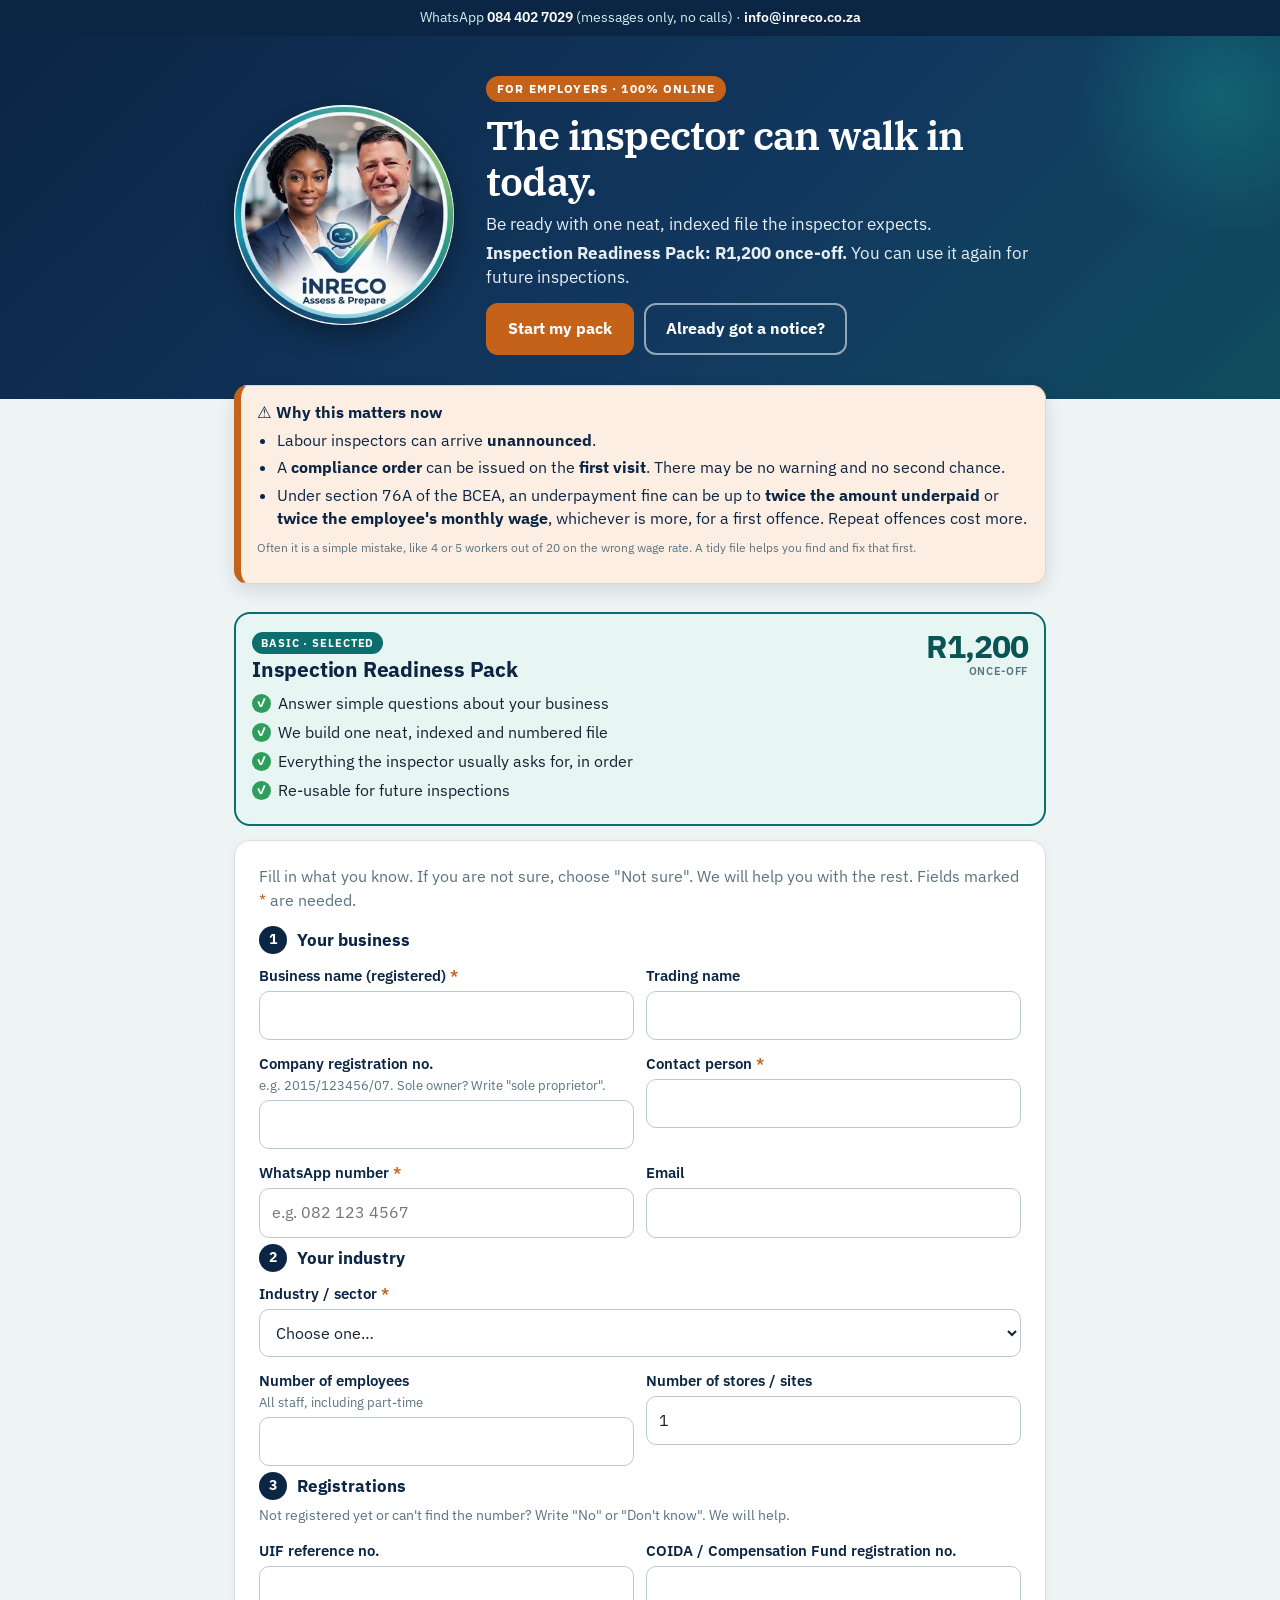
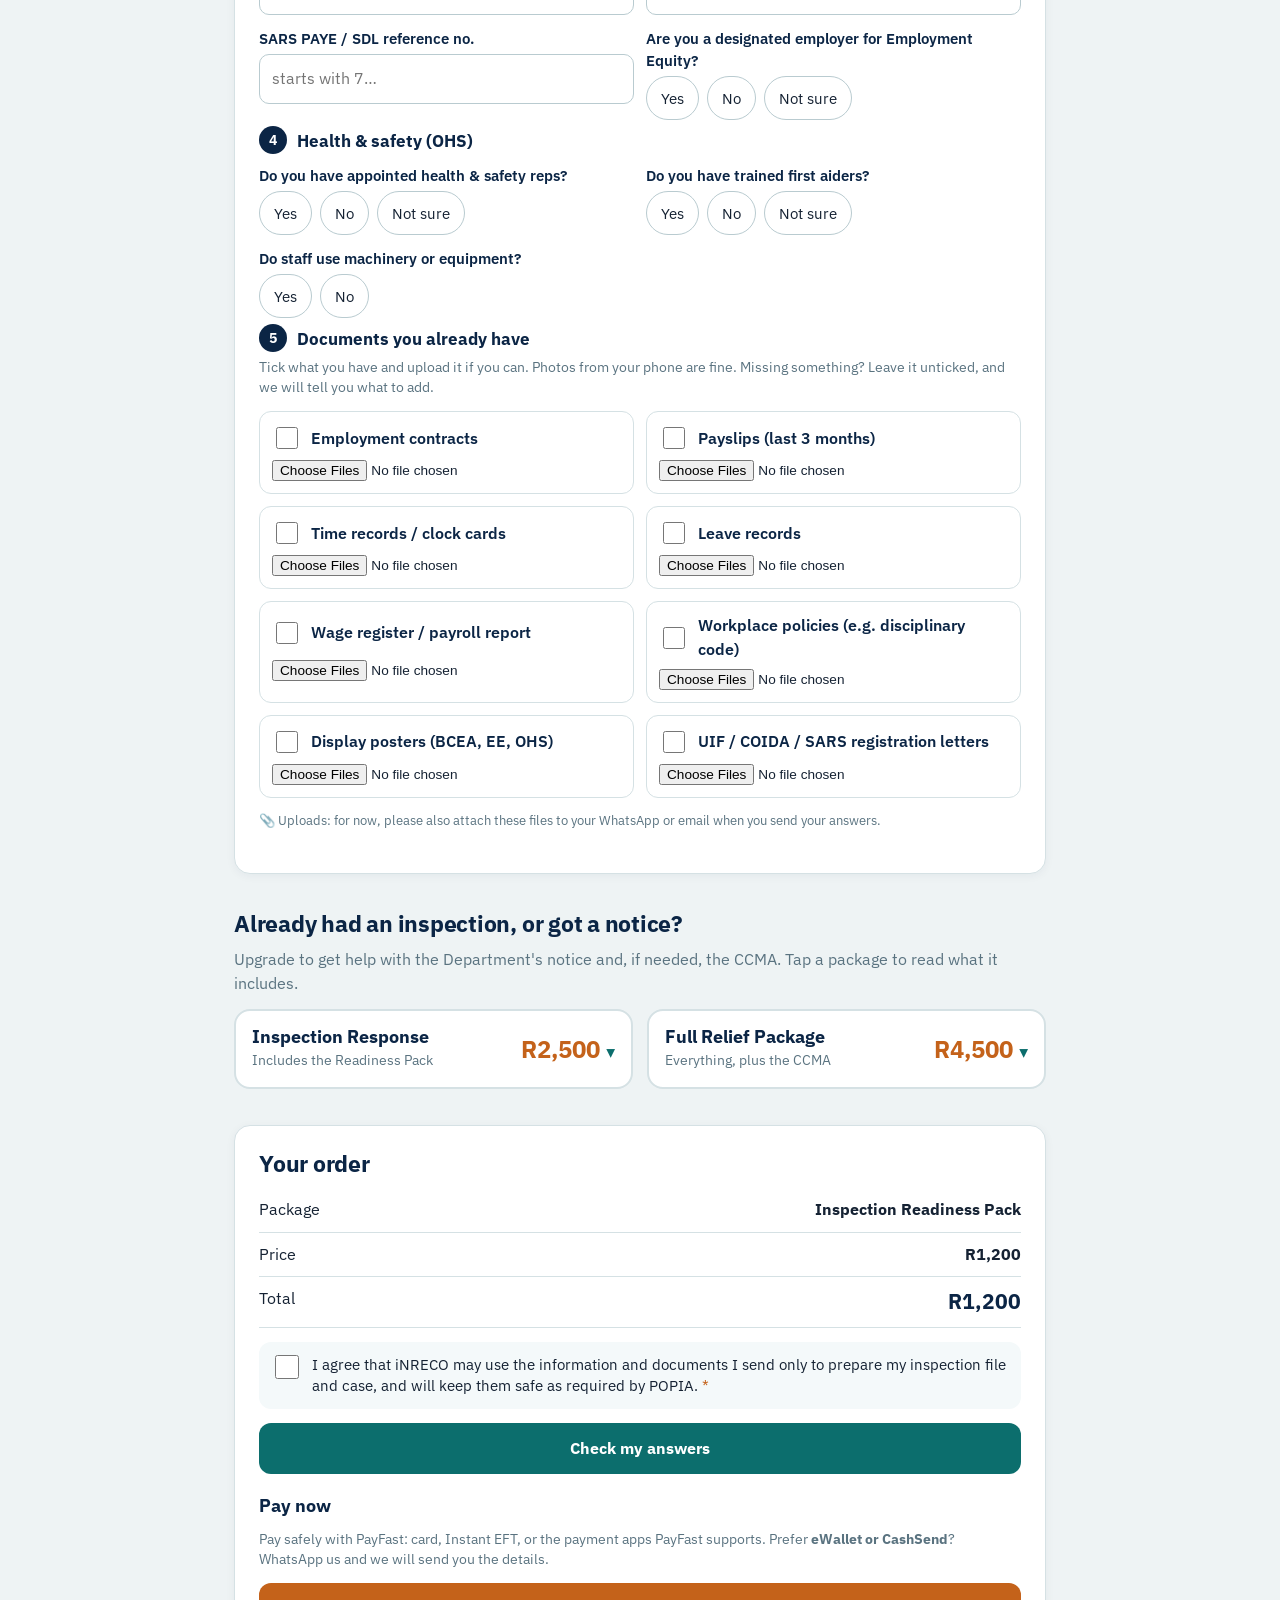
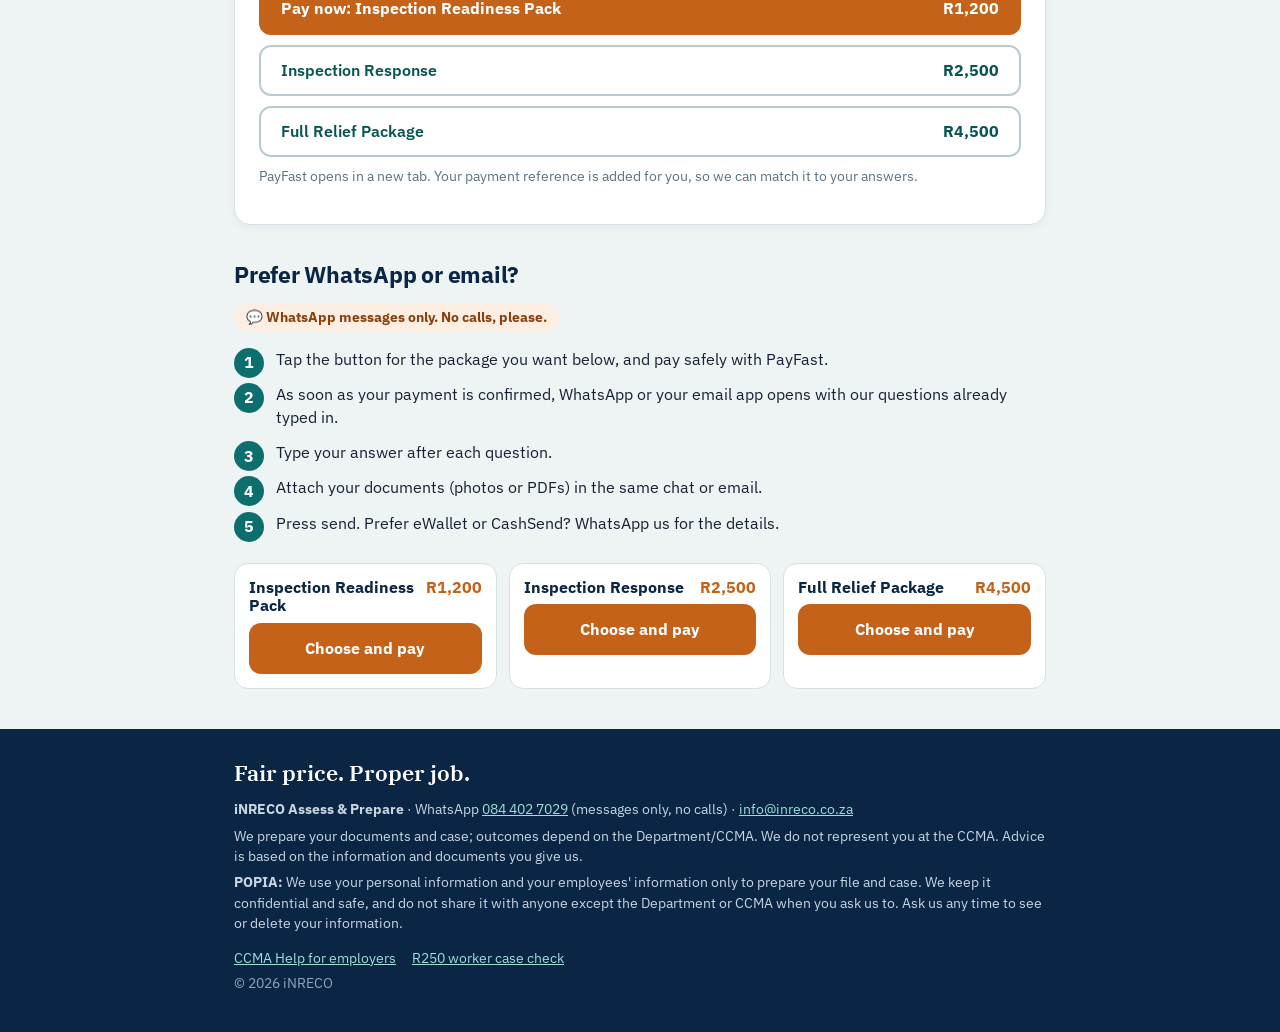
==== commit 6b12c355: "Add files via upload" ====
--- a/index.html
+++ b/index.html
@@ -50,7 +50,7 @@
   <div class="wrap"><div class="card" style="border:2px solid #1f9d8b">
     <h2 id="payReturnTitle">Thank you</h2>
     <p id="payReturnText"></p>
-    <a class="btn btn-wa" id="payReturnWa" href="#" target="_blank" rel="noopener">WhatsApp us</a>
+    <div id="payReturnActions"></div>
   </div></div>
 </section>
 <form id="packForm" novalidate>
@@ -369,17 +369,13 @@
       </div>
 
       <div class="errors" id="errors" hidden></div>
-      <button type="submit" class="btn btn-teal btn-block" style="margin-top:14px" id="submitBtn">Check and send my answers</button>
+      <button type="submit" class="btn btn-teal btn-block" style="margin-top:14px" id="submitBtn">Check my answers</button>
 
       <div id="result" hidden style="margin-top:16px">
         <h3>✅ Your answers are ready</h3>
-        <p class="small">Send them to us by WhatsApp or email. Then attach your documents in the same chat or email.</p>
+        <p class="small">After payment you send them to us by WhatsApp or email. Then attach your documents in the same chat or email.</p>
         <pre id="resultText"></pre>
-        <div class="grid two" style="margin-top:10px">
-          <a class="btn btn-wa" id="sendWa" href="#" target="_blank" rel="noopener">Send my answers by WhatsApp</a>
-          <a class="btn btn-mail" id="sendMail" href="#">Send my answers by email</a>
-        </div>
-        <p class="small" id="truncNote" hidden>Your answers were long, so the WhatsApp message is shortened. The email has everything.</p>
+        <p class="small" style="margin-top:10px">🔒 Next: pay below. As soon as PayFast confirms your payment, the WhatsApp and email buttons open at the top of this page, with your answers already typed in.</p>
       </div>
 
       <h3 style="margin-top:22px">Pay now</h3>
@@ -398,11 +394,11 @@
     <h2>Prefer WhatsApp or email?</h2>
     <p><span class="nocalls">💬 WhatsApp messages only. No calls, please.</span></p>
     <ol class="steps">
-      <li>Tap the button for the package you want below.</li>
-      <li>WhatsApp or your email app opens with our questions already typed in.</li>
+      <li>Tap the button for the package you want below, and pay safely with PayFast.</li>
+      <li>As soon as your payment is confirmed, WhatsApp or your email app opens with our questions already typed in.</li>
       <li>Type your answer after each question.</li>
       <li>Attach your documents (photos or PDFs) in the same chat or email.</li>
-      <li>Press send. We reply with your payment link and next steps.</li>
+      <li>Press send. Prefer eWallet or CashSend? WhatsApp us for the details.</li>
     </ol>
     <div class="contact-grid" id="contactGrid"><!-- built by script --></div>
   </div>
@@ -429,6 +425,7 @@
   </div>
 </footer>
 
+<script src="checkout.js"></script>
 <script src="app.js"></script>
 </body>
 </html>
